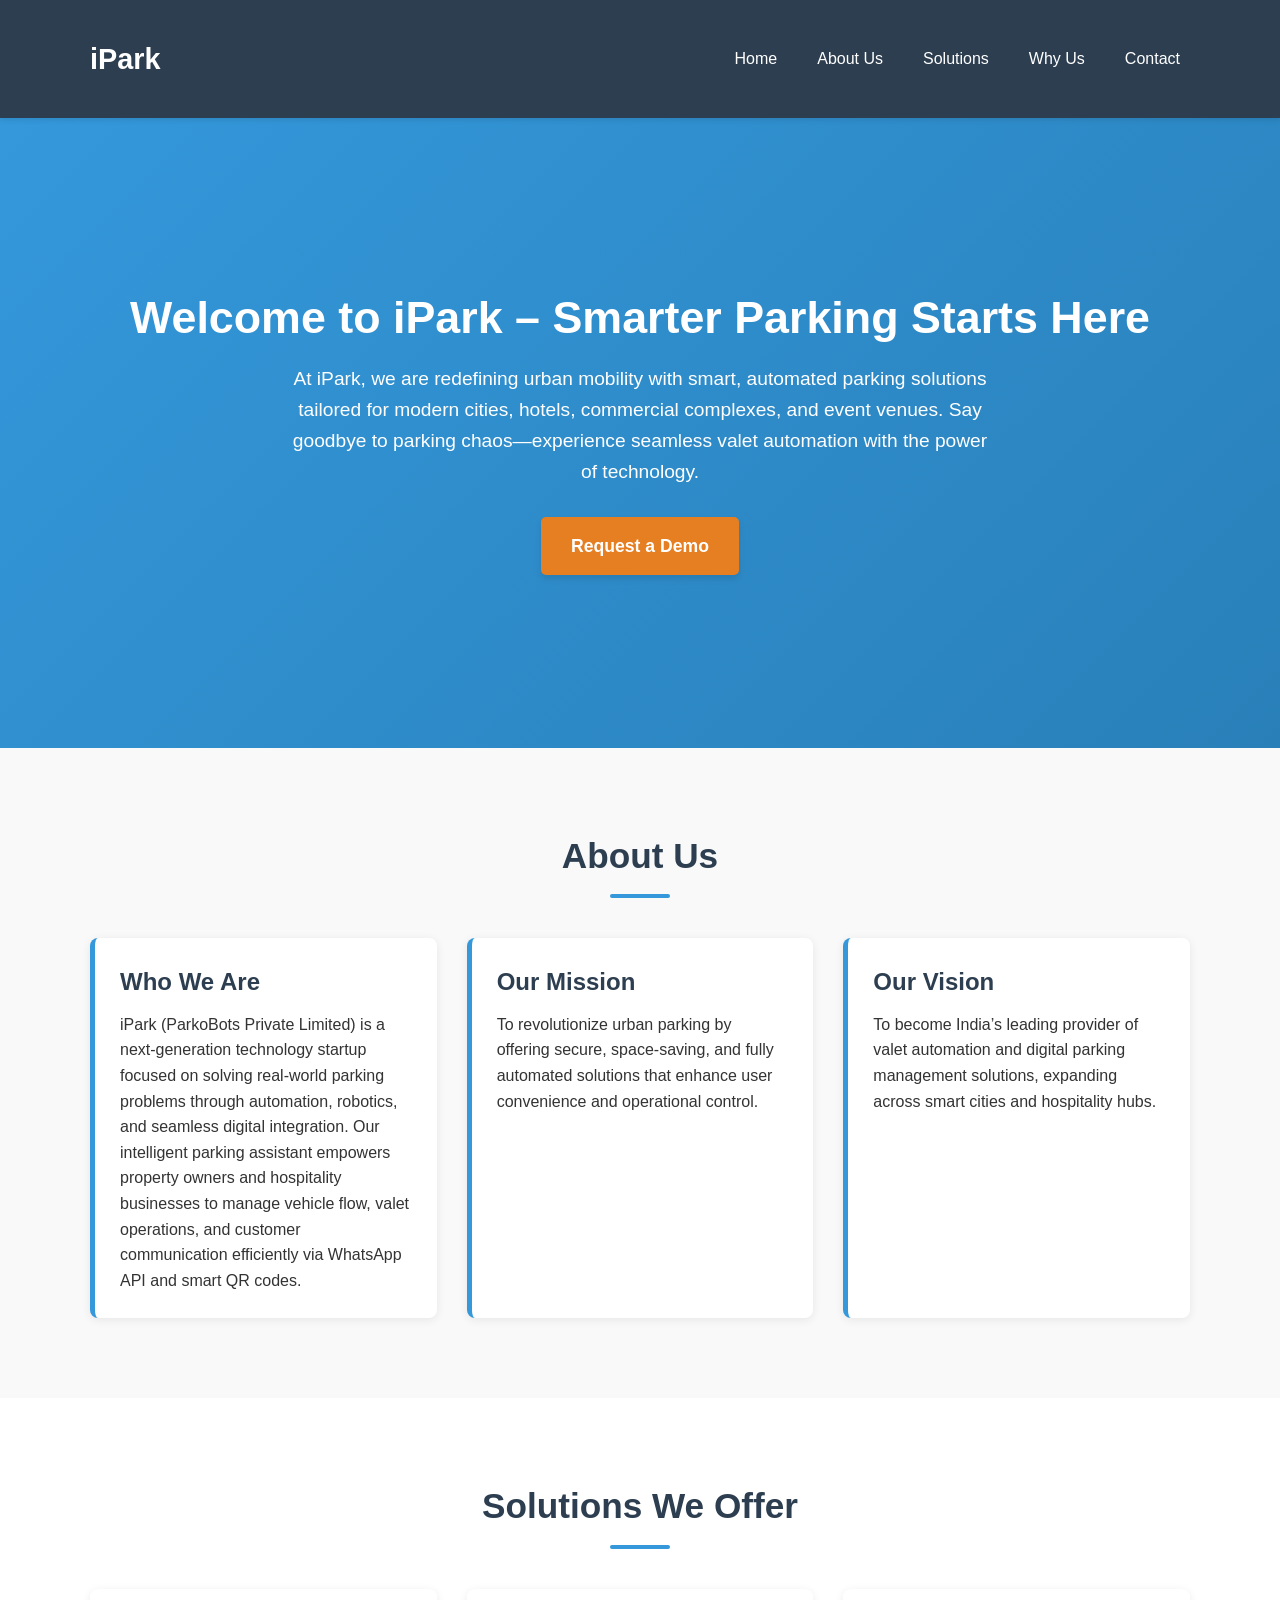
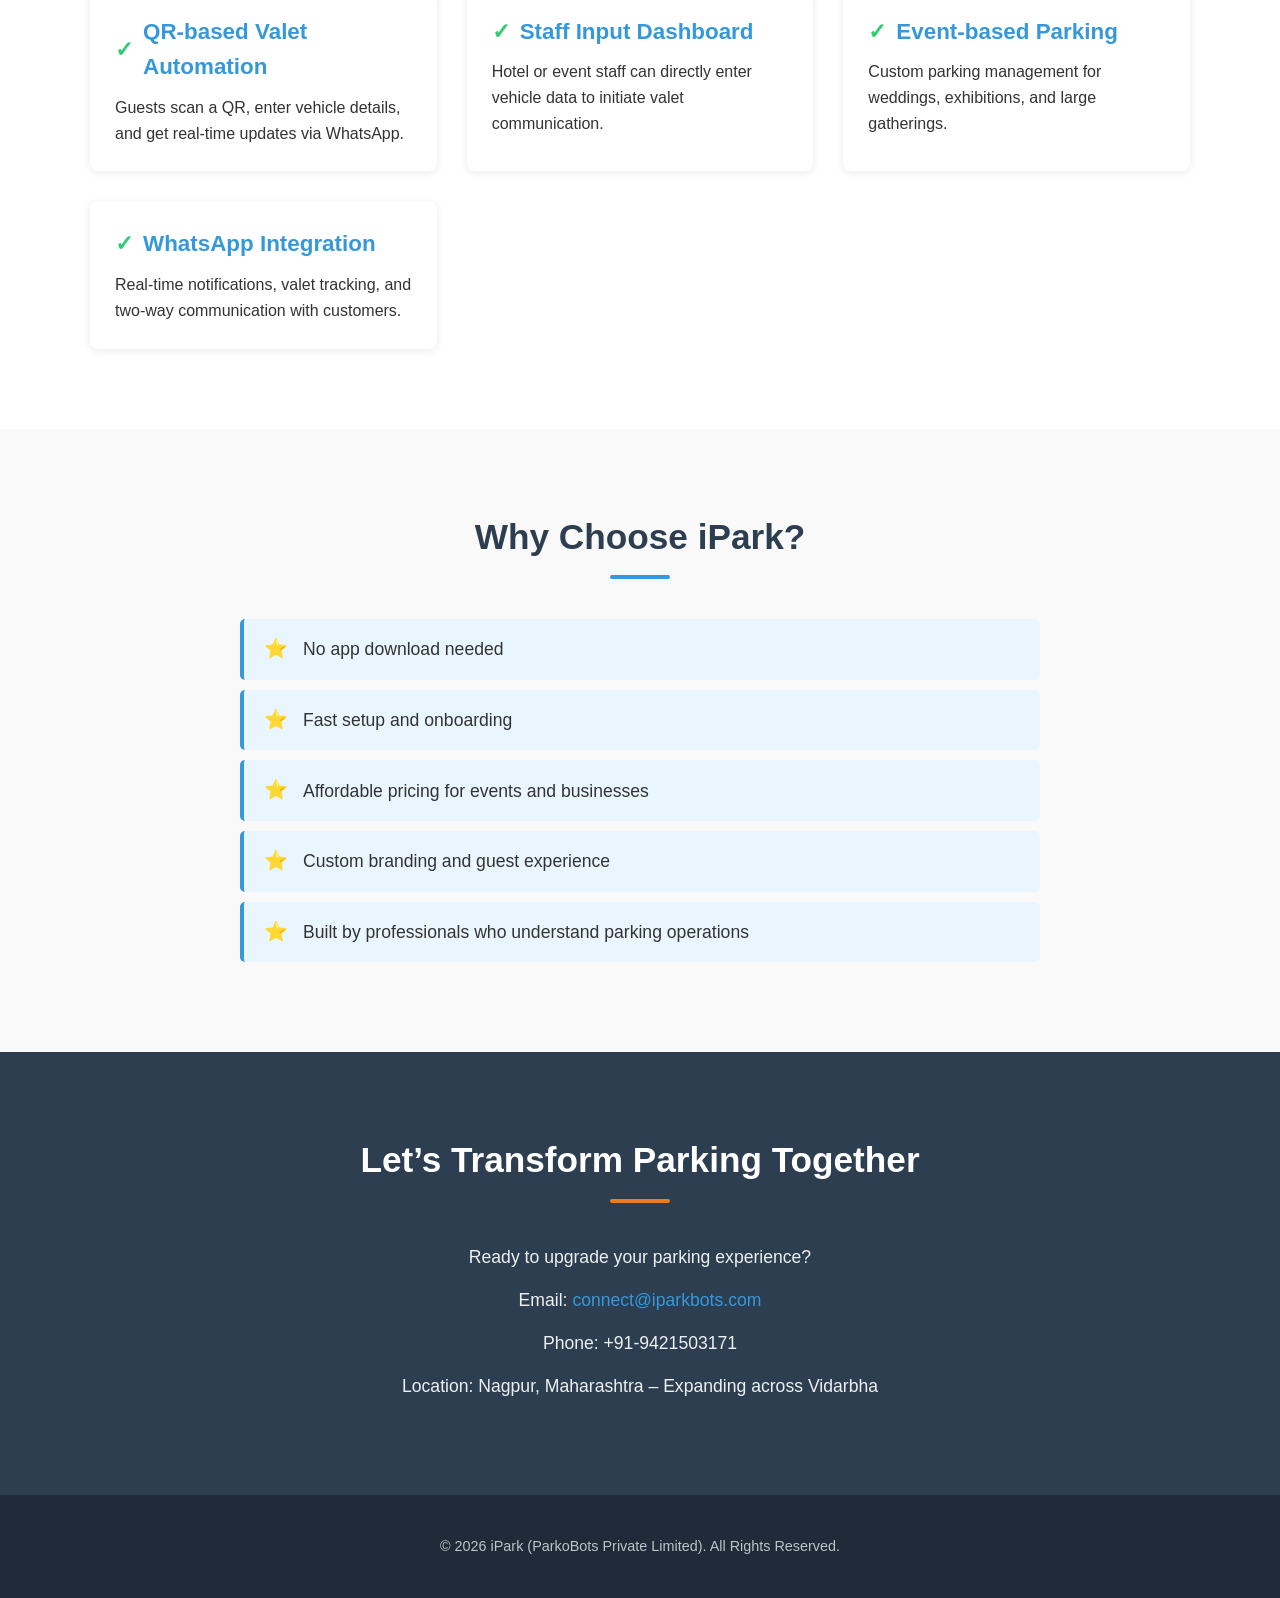
==== index.html @ d35a8a5e "Create index.html" ====
<!DOCTYPE html>
<html lang="en">
<head>
    <meta charset="UTF-8">
    <meta name="viewport" content="width=device-width, initial-scale=1.0">
    <title>iPark – Smarter Parking Starts Here</title>
    <style>
        /* Basic Reset */
        * {
            margin: 0;
            padding: 0;
            box-sizing: border-box;
        }

        body {
            font-family: -apple-system, BlinkMacSystemFont, "Segoe UI", Roboto, Helvetica, Arial, sans-serif, "Apple Color Emoji", "Segoe UI Emoji", "Segoe UI Symbol";
            line-height: 1.6;
            color: #333;
            background-color: #f9f9f9;
            scroll-behavior: smooth; /* For smooth scrolling on internal links */
        }

        .container {
            width: 90%;
            max-width: 1100px;
            margin: 0 auto;
            padding: 20px 0;
        }

        /* Header & Navigation */
        header {
            background-color: #2c3e50;
            color: #fff;
            padding: 1rem 0;
            position: sticky;
            top: 0;
            z-index: 1000;
            box-shadow: 0 2px 5px rgba(0,0,0,0.1);
        }

        header .container {
            display: flex;
            justify-content: space-between;
            align-items: center;
        }

        header h1 {
            font-size: 1.8rem;
            font-weight: 700;
        }

        nav ul {
            list-style: none;
            display: flex;
        }

        nav ul li {
            margin-left: 20px;
        }

        nav ul li a {
            color: #fff;
            text-decoration: none;
            font-weight: 500;
            padding: 5px 10px;
            border-radius: 5px;
            transition: background-color 0.3s ease;
        }

        nav ul li a:hover, nav ul li a.active {
            background-color: #3498db;
        }

        /* Hero Section */
        .hero {
            background: linear-gradient(135deg, #3498db 0%, #2980b9 100%);
            color: #fff;
            padding: 80px 0;
            text-align: center;
            min-height: 70vh;
            display: flex;
            flex-direction: column;
            justify-content: center;
            align-items: center;
        }

        .hero h2 {
            font-size: 2.8rem;
            margin-bottom: 20px;
            font-weight: 700;
            line-height: 1.2;
        }

        .hero p {
            font-size: 1.2rem;
            margin-bottom: 30px;
            max-width: 700px;
            margin-left: auto;
            margin-right: auto;
        }

        .cta-button {
            display: inline-block;
            background-color: #e67e22;
            color: #fff;
            padding: 15px 30px;
            text-decoration: none;
            border-radius: 5px;
            font-size: 1.1rem;
            font-weight: bold;
            transition: background-color 0.3s ease, transform 0.2s ease;
            box-shadow: 0 4px 6px rgba(0,0,0,0.1);
        }

        .cta-button:hover {
            background-color: #d35400;
            transform: translateY(-2px);
        }

        /* Section Styling */
        section {
            padding: 60px 0;
        }

        section:nth-child(even) {
            background-color: #fff;
        }

        .section-title {
            text-align: center;
            font-size: 2.2rem;
            color: #2c3e50;
            margin-bottom: 40px;
            font-weight: 600;
            position: relative;
        }

        .section-title::after {
            content: '';
            display: block;
            width: 60px;
            height: 4px;
            background-color: #3498db;
            margin: 10px auto 0;
            border-radius: 2px;
        }

        /* About Us Section */
        #about .about-content {
            display: flex;
            flex-wrap: wrap;
            gap: 30px;
        }

        #about .about-item {
            flex: 1;
            min-width: 280px;
            background-color: #fff;
            padding: 25px;
            border-radius: 8px;
            box-shadow: 0 2px 10px rgba(0,0,0,0.08);
            border-left: 5px solid #3498db;
        }
        
        #about .about-item h3 {
            font-size: 1.5rem;
            color: #2c3e50;
            margin-bottom: 10px;
        }

        /* Solutions Section */
        .solutions-grid {
            display: grid;
            grid-template-columns: repeat(auto-fit, minmax(280px, 1fr));
            gap: 30px;
        }

        .solution-card {
            background-color: #fff;
            padding: 25px;
            border-radius: 8px;
            box-shadow: 0 2px 10px rgba(0,0,0,0.08);
            transition: transform 0.3s ease, box-shadow 0.3s ease;
        }

        .solution-card:hover {
            transform: translateY(-5px);
            box-shadow: 0 8px 15px rgba(0,0,0,0.1);
        }

        .solution-card h3 {
            font-size: 1.4rem;
            color: #3498db;
            margin-bottom: 10px;
            display: flex;
            align-items: center;
        }
        
        .solution-card h3::before { /* Simple icon placeholder */
            content: '✓'; /* Unicode checkmark */
            margin-right: 10px;
            color: #2ecc71;
            font-weight: bold;
        }

        /* Why Choose Us Section */
        #why-choose-us ul {
            list-style: none;
            padding-left: 0;
            max-width: 800px;
            margin: 0 auto;
        }

        #why-choose-us li {
            background-color: #eaf6ff;
            padding: 15px 20px;
            margin-bottom: 10px;
            border-radius: 5px;
            font-size: 1.1rem;
            display: flex;
            align-items: center;
            border-left: 4px solid #3498db;
        }

        #why-choose-us li::before { /* Simple icon placeholder */
            content: '⭐'; /* Unicode star */
            margin-right: 15px;
            font-size: 1.2rem;
            color: #f1c40f;
        }

        /* Contact Us Section */
        #contact {
            background-color: #2c3e50;
            color: #ecf0f1;
        }

        #contact .section-title {
            color: #fff;
        }
        #contact .section-title::after {
            background-color: #e67e22;
        }

        #contact p {
            text-align: center;
            font-size: 1.1rem;
            margin-bottom: 15px;
        }
        #contact .contact-details {
            text-align: center;
            font-size: 1.1rem;
        }
        #contact .contact-details a {
            color: #3498db;
            text-decoration: none;
        }
        #contact .contact-details a:hover {
            text-decoration: underline;
        }


        /* Footer */
        footer {
            background-color: #1f2b38;
            color: #bdc3c7;
            text-align: center;
            padding: 20px 0;
            font-size: 0.9rem;
        }

        /* Responsive Design */
        @media (max-width: 768px) {
            header .container {
                flex-direction: column;
            }
            nav ul {
                margin-top: 10px;
                flex-wrap: wrap;
                justify-content: center;
            }
            nav ul li {
                margin: 5px;
            }
            .hero h2 {
                font-size: 2.2rem;
            }
            .hero p {
                font-size: 1rem;
            }
            .section-title {
                font-size: 1.8rem;
            }
            .solutions-grid {
                grid-template-columns: 1fr; /* Stack cards on smaller screens */
            }
        }
    </style>
</head>
<body>

    <header>
        <div class="container">
            <h1>iPark</h1>
            <nav>
                <ul>
                    <li><a href="#home">Home</a></li>
                    <li><a href="#about">About Us</a></li>
                    <li><a href="#solutions">Solutions</a></li>
                    <li><a href="#why-choose-us">Why Us</a></li>
                    <li><a href="#contact">Contact</a></li>
                </ul>
            </nav>
        </div>
    </header>

    <section id="home" class="hero">
        <div class="container">
            <h2>Welcome to iPark – Smarter Parking Starts Here</h2>
            <p>At iPark, we are redefining urban mobility with smart, automated parking solutions tailored for modern cities, hotels, commercial complexes, and event venues. Say goodbye to parking chaos—experience seamless valet automation with the power of technology.</p>
            <a href="#contact" class="cta-button">Request a Demo</a>
        </div>
    </section>

    <section id="about">
        <div class="container">
            <h2 class="section-title">About Us</h2>
            <div class="about-content">
                <div class="about-item">
                    <h3>Who We Are</h3>
                    <p>iPark (ParkoBots Private Limited) is a next-generation technology startup focused on solving real-world parking problems through automation, robotics, and seamless digital integration. Our intelligent parking assistant empowers property owners and hospitality businesses to manage vehicle flow, valet operations, and customer communication efficiently via WhatsApp API and smart QR codes.</p>
                </div>
                <div class="about-item">
                    <h3>Our Mission</h3>
                    <p>To revolutionize urban parking by offering secure, space-saving, and fully automated solutions that enhance user convenience and operational control.</p>
                </div>
                <div class="about-item">
                    <h3>Our Vision</h3>
                    <p>To become India’s leading provider of valet automation and digital parking management solutions, expanding across smart cities and hospitality hubs.</p>
                </div>
            </div>
        </div>
    </section>

    <section id="solutions">
        <div class="container">
            <h2 class="section-title">Solutions We Offer</h2>
            <div class="solutions-grid">
                <div class="solution-card">
                    <h3>QR-based Valet Automation</h3>
                    <p>Guests scan a QR, enter vehicle details, and get real-time updates via WhatsApp.</p>
                </div>
                <div class="solution-card">
                    <h3>Staff Input Dashboard</h3>
                    <p>Hotel or event staff can directly enter vehicle data to initiate valet communication.</p>
                </div>
                <div class="solution-card">
                    <h3>Event-based Parking</h3>
                    <p>Custom parking management for weddings, exhibitions, and large gatherings.</p>
                </div>
                <div class="solution-card">
                    <h3>WhatsApp Integration</h3>
                    <p>Real-time notifications, valet tracking, and two-way communication with customers.</p>
                </div>
            </div>
        </div>
    </section>

    <section id="why-choose-us">
        <div class="container">
            <h2 class="section-title">Why Choose iPark?</h2>
            <ul>
                <li>No app download needed</li>
                <li>Fast setup and onboarding</li>
                <li>Affordable pricing for events and businesses</li>
                <li>Custom branding and guest experience</li>
                <li>Built by professionals who understand parking operations</li>
            </ul>
        </div>
    </section>

    <section id="contact">
        <div class="container">
            <h2 class="section-title">Let’s Transform Parking Together</h2>
            <p>Ready to upgrade your parking experience?</p>
            <div class="contact-details">
                <p>Email: <a href="mailto:connect@iparkbots.com">connect@iparkbots.com</a></p>
                <p>Phone: +91-9421503171</p> <p>Location: Nagpur, Maharashtra – Expanding across Vidarbha</p>
            </div>
        </div>
    </section>

    <footer>
        <div class="container">
            <p>&copy; <script>document.write(new Date().getFullYear())</script> iPark (ParkoBots Private Limited). All Rights Reserved.</p>
        </div>
    </footer>

</body>
</html>
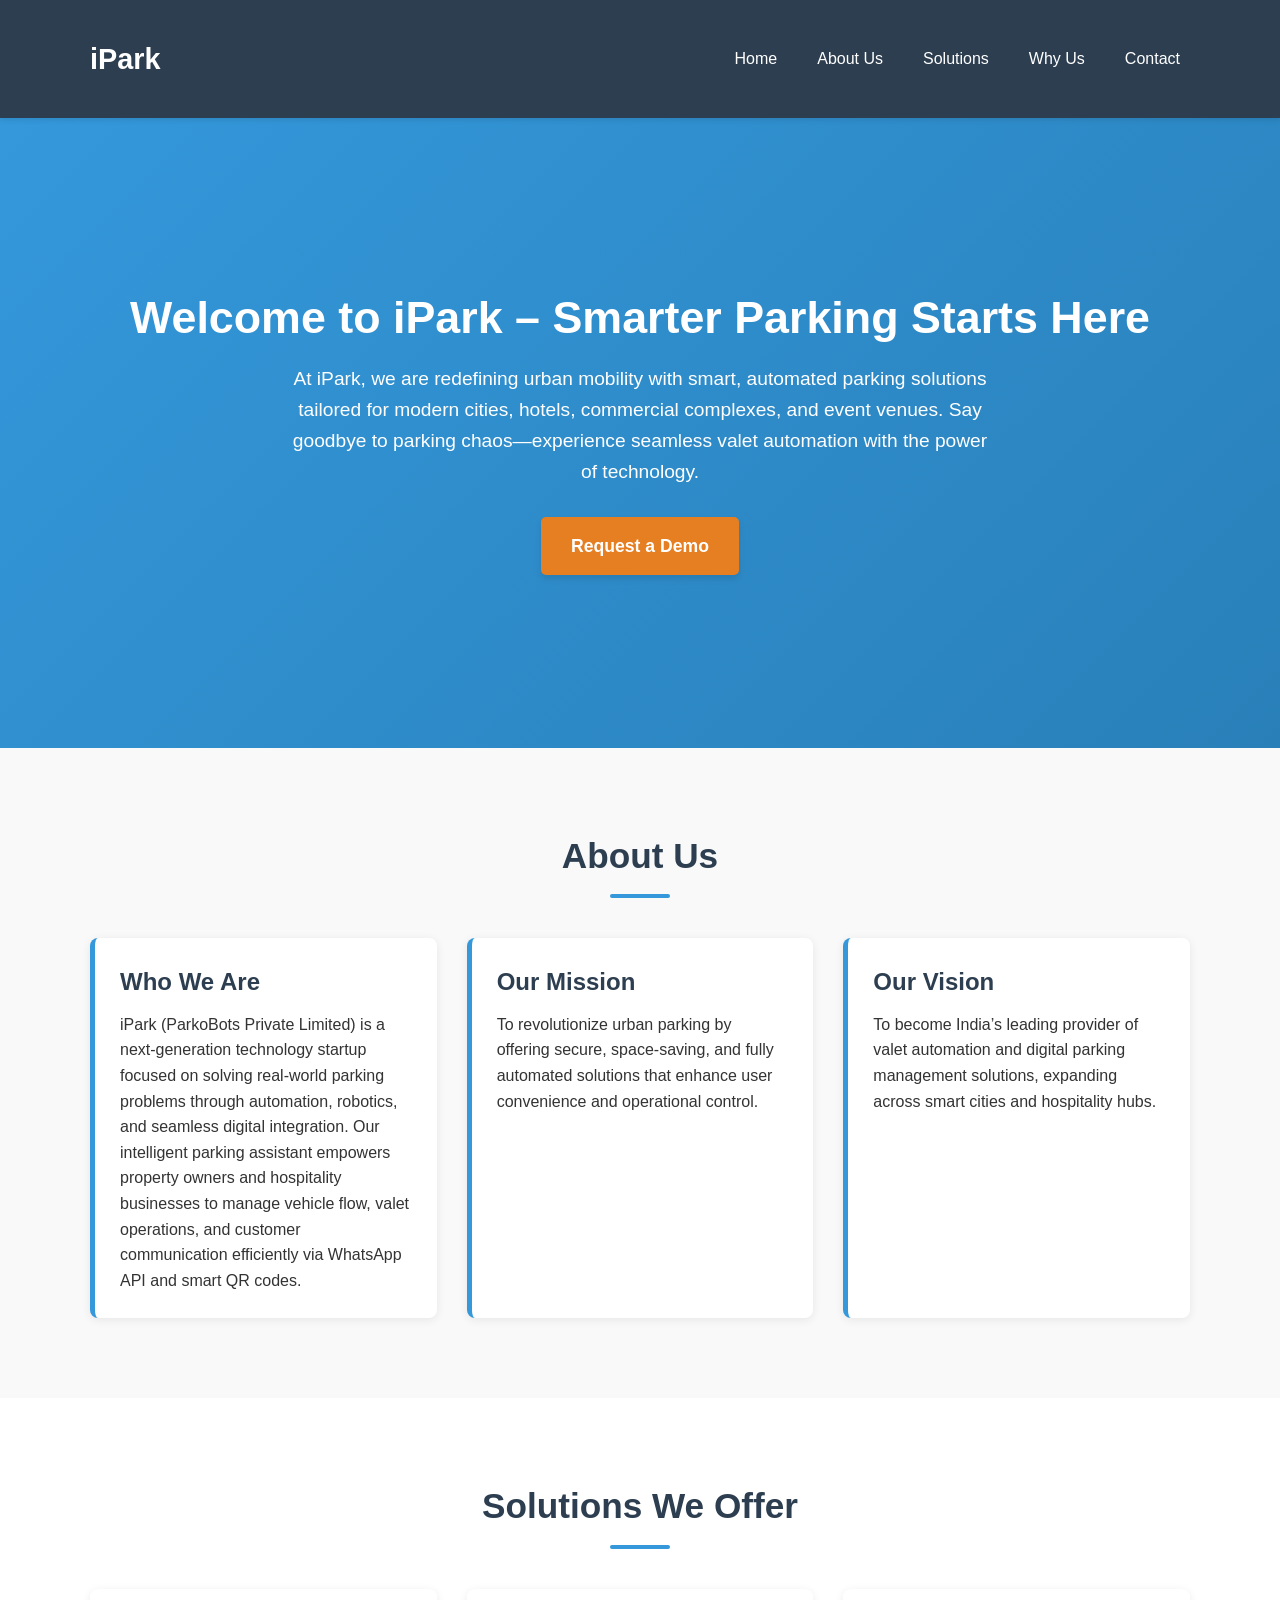
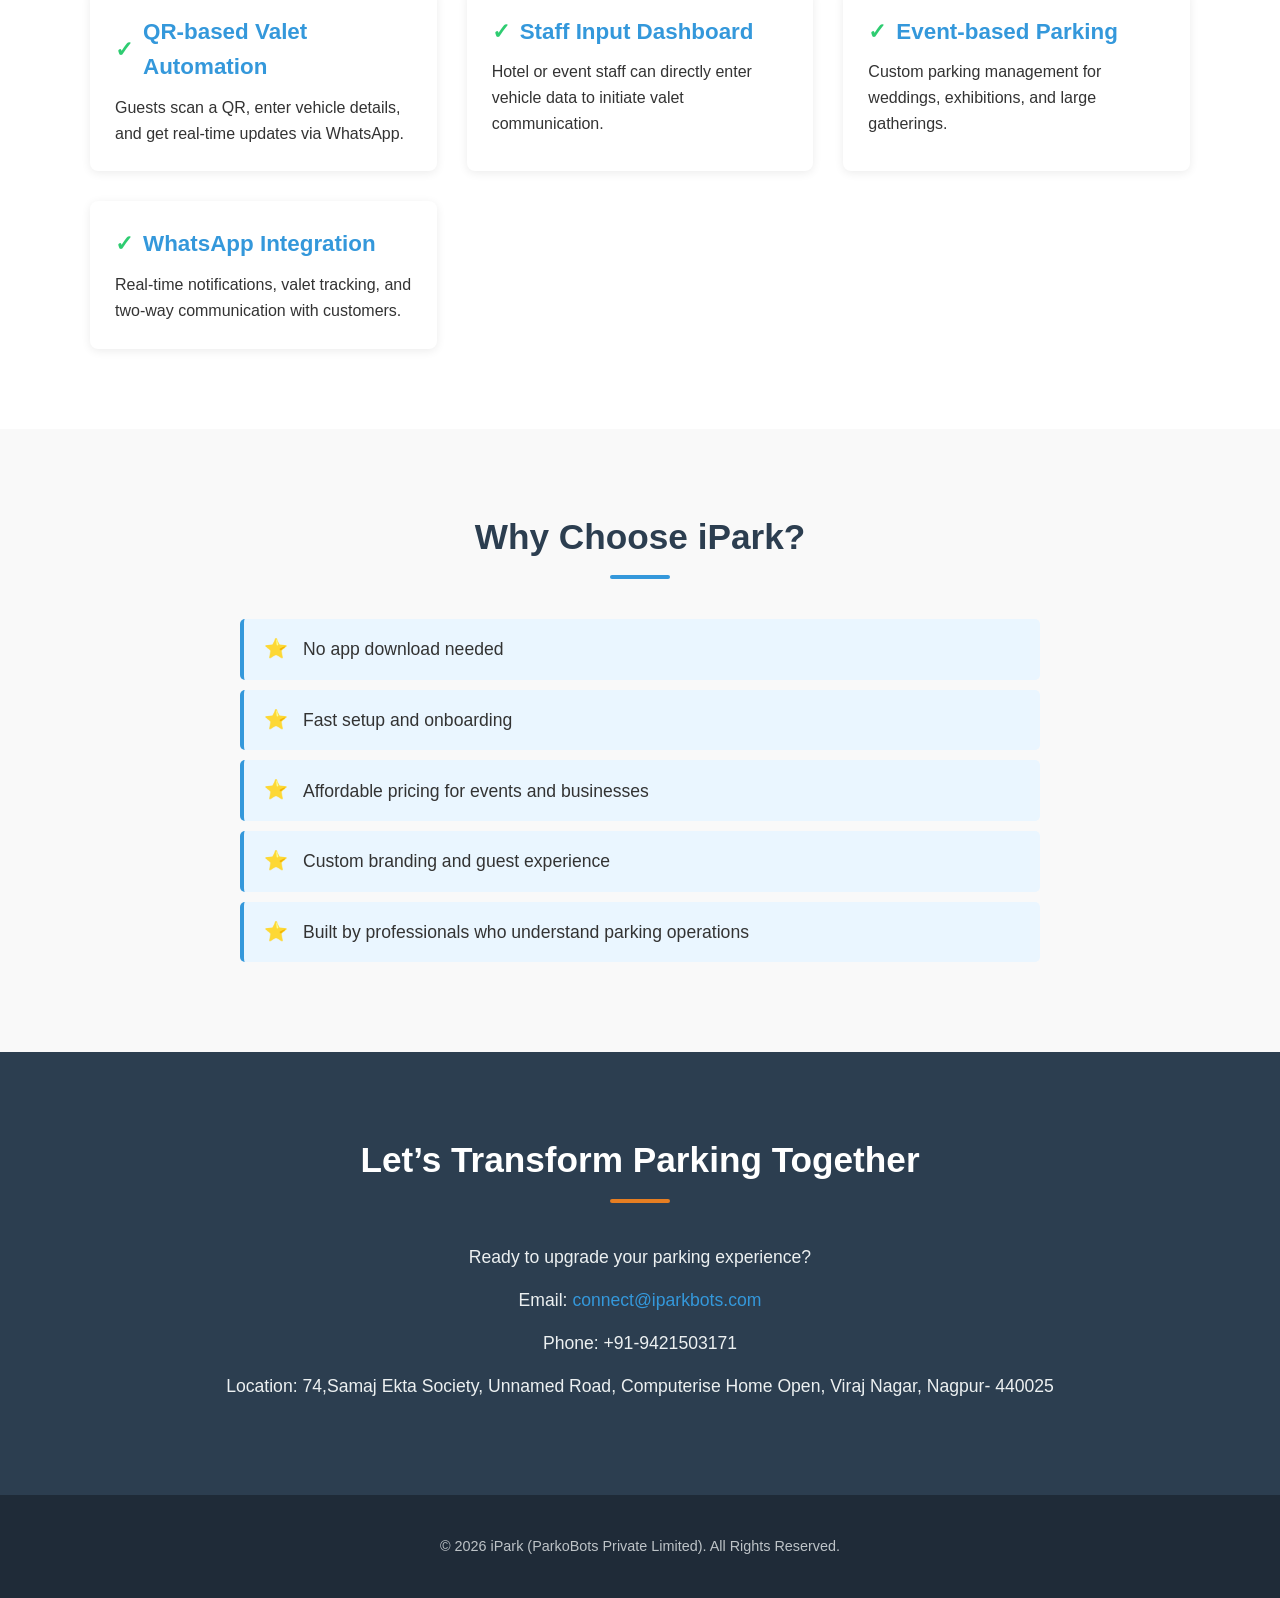
==== commit 6e74a3bc: "Update index.html" ====
--- a/index.html
+++ b/index.html
@@ -385,7 +385,7 @@
             <p>Ready to upgrade your parking experience?</p>
             <div class="contact-details">
                 <p>Email: <a href="mailto:connect@iparkbots.com">connect@iparkbots.com</a></p>
-                <p>Phone: +91-9421503171</p> <p>Location: Nagpur, Maharashtra – Expanding across Vidarbha</p>
+                <p>Phone: +91-9421503171</p> <p>Location: 74,Samaj Ekta Society, Unnamed Road, Computerise Home Open, Viraj Nagar, Nagpur- 440025 </p>
             </div>
         </div>
     </section>
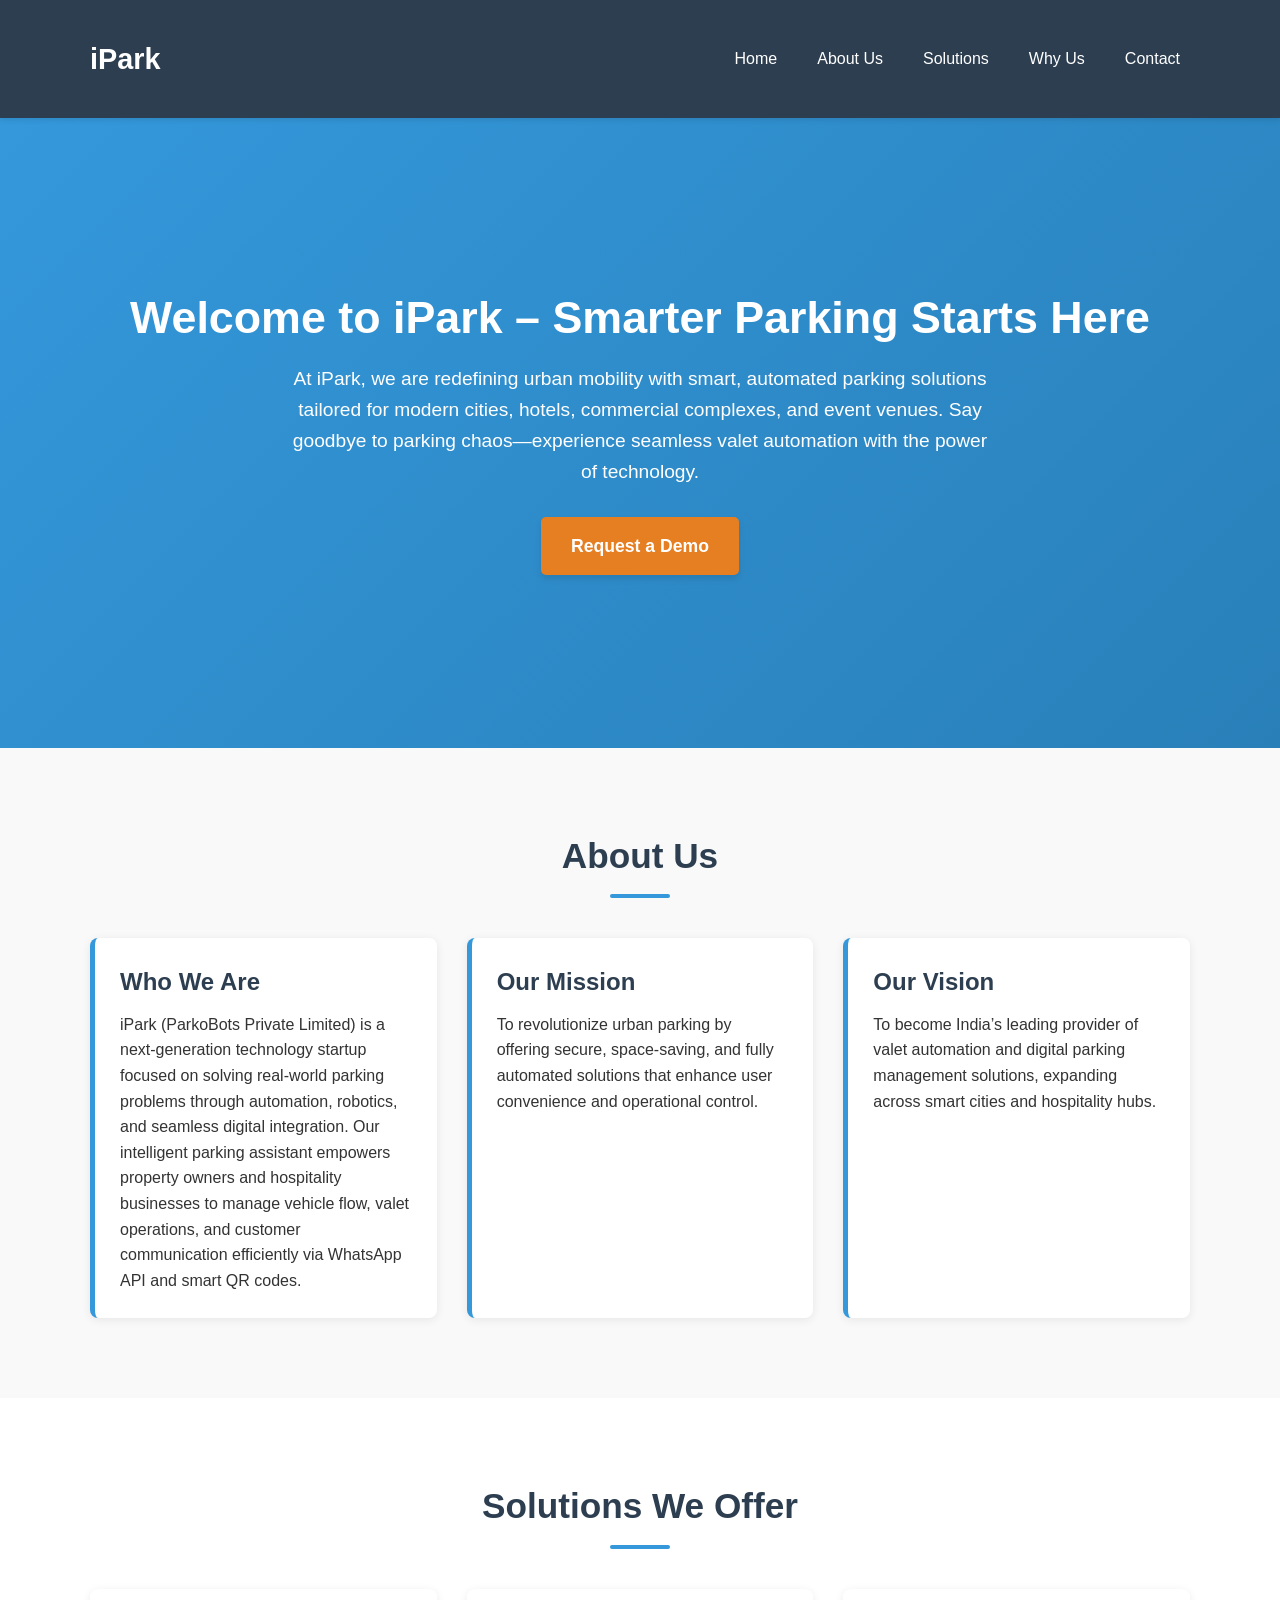
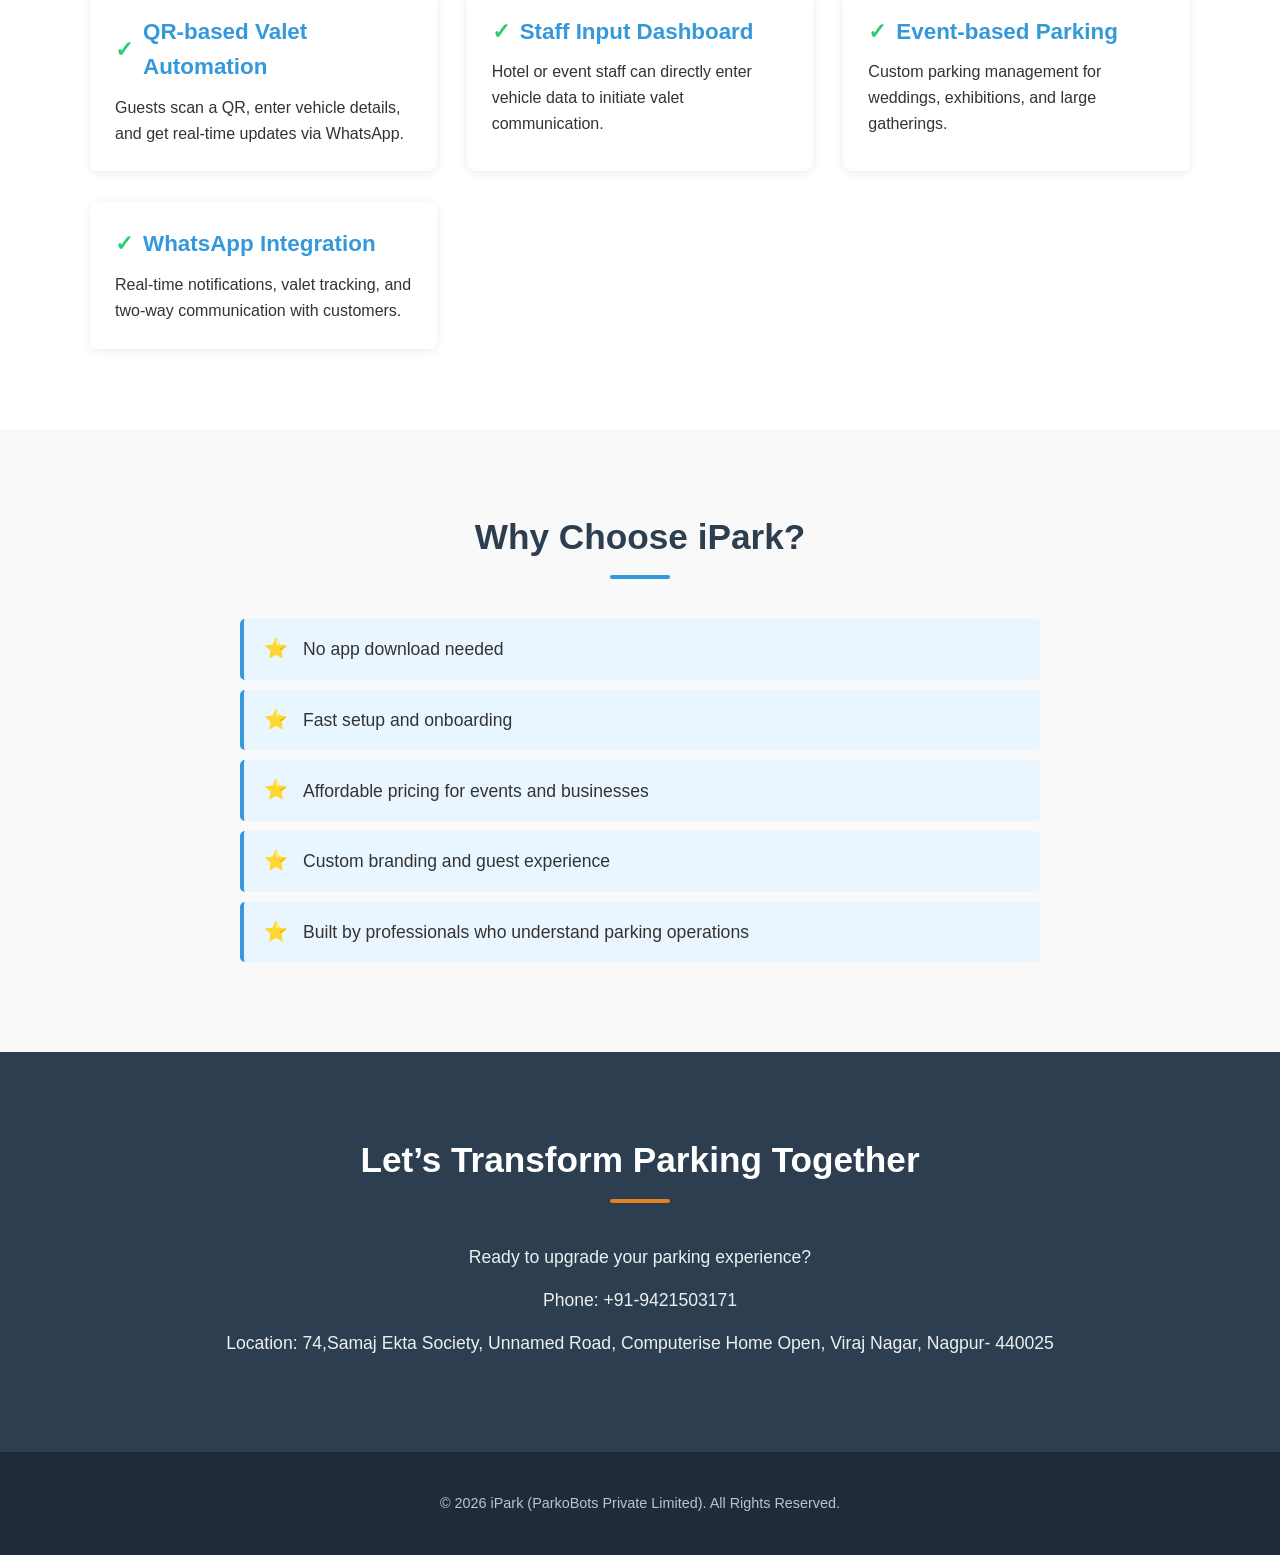
==== commit cb7b82b1: "Update index.html" ====
--- a/index.html
+++ b/index.html
@@ -384,7 +384,6 @@
             <h2 class="section-title">Let’s Transform Parking Together</h2>
             <p>Ready to upgrade your parking experience?</p>
             <div class="contact-details">
-                <p>Email: <a href="mailto:connect@iparkbots.com">connect@iparkbots.com</a></p>
                 <p>Phone: +91-9421503171</p> <p>Location: 74,Samaj Ekta Society, Unnamed Road, Computerise Home Open, Viraj Nagar, Nagpur- 440025 </p>
             </div>
         </div>
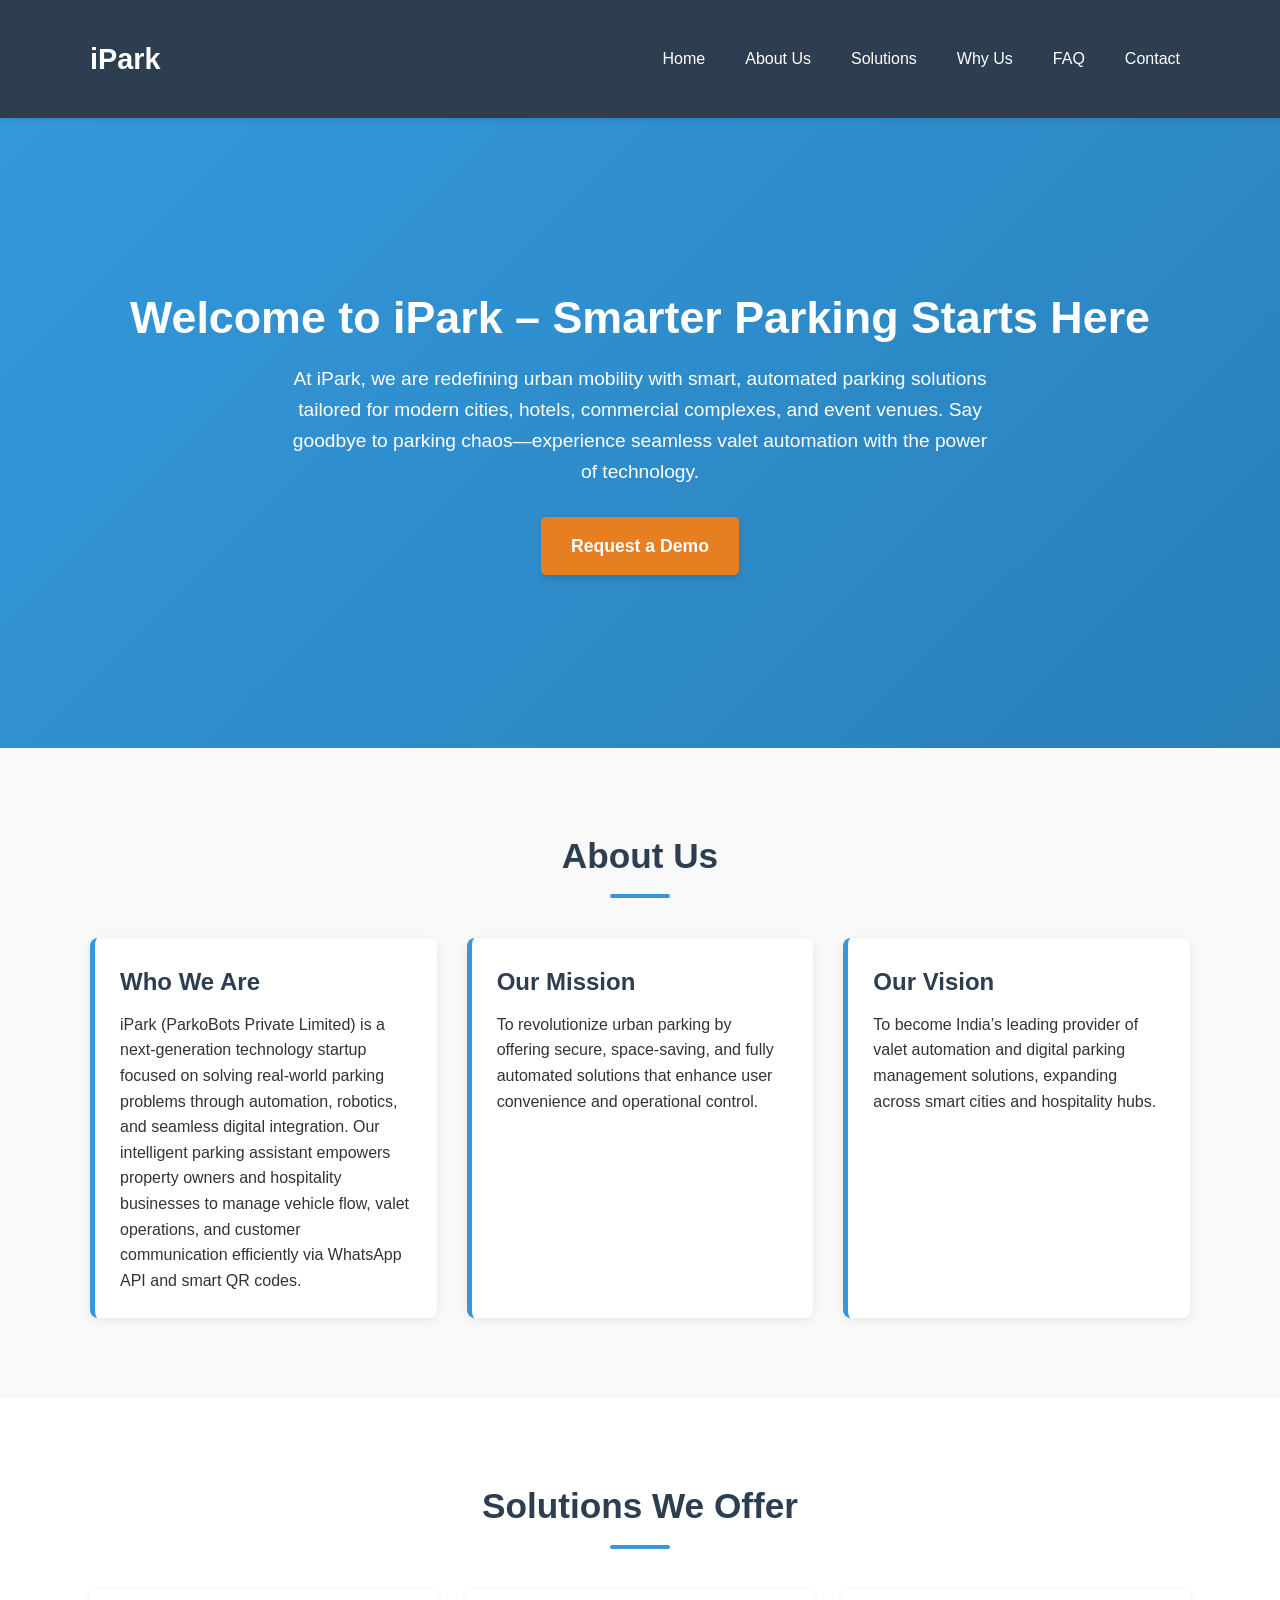
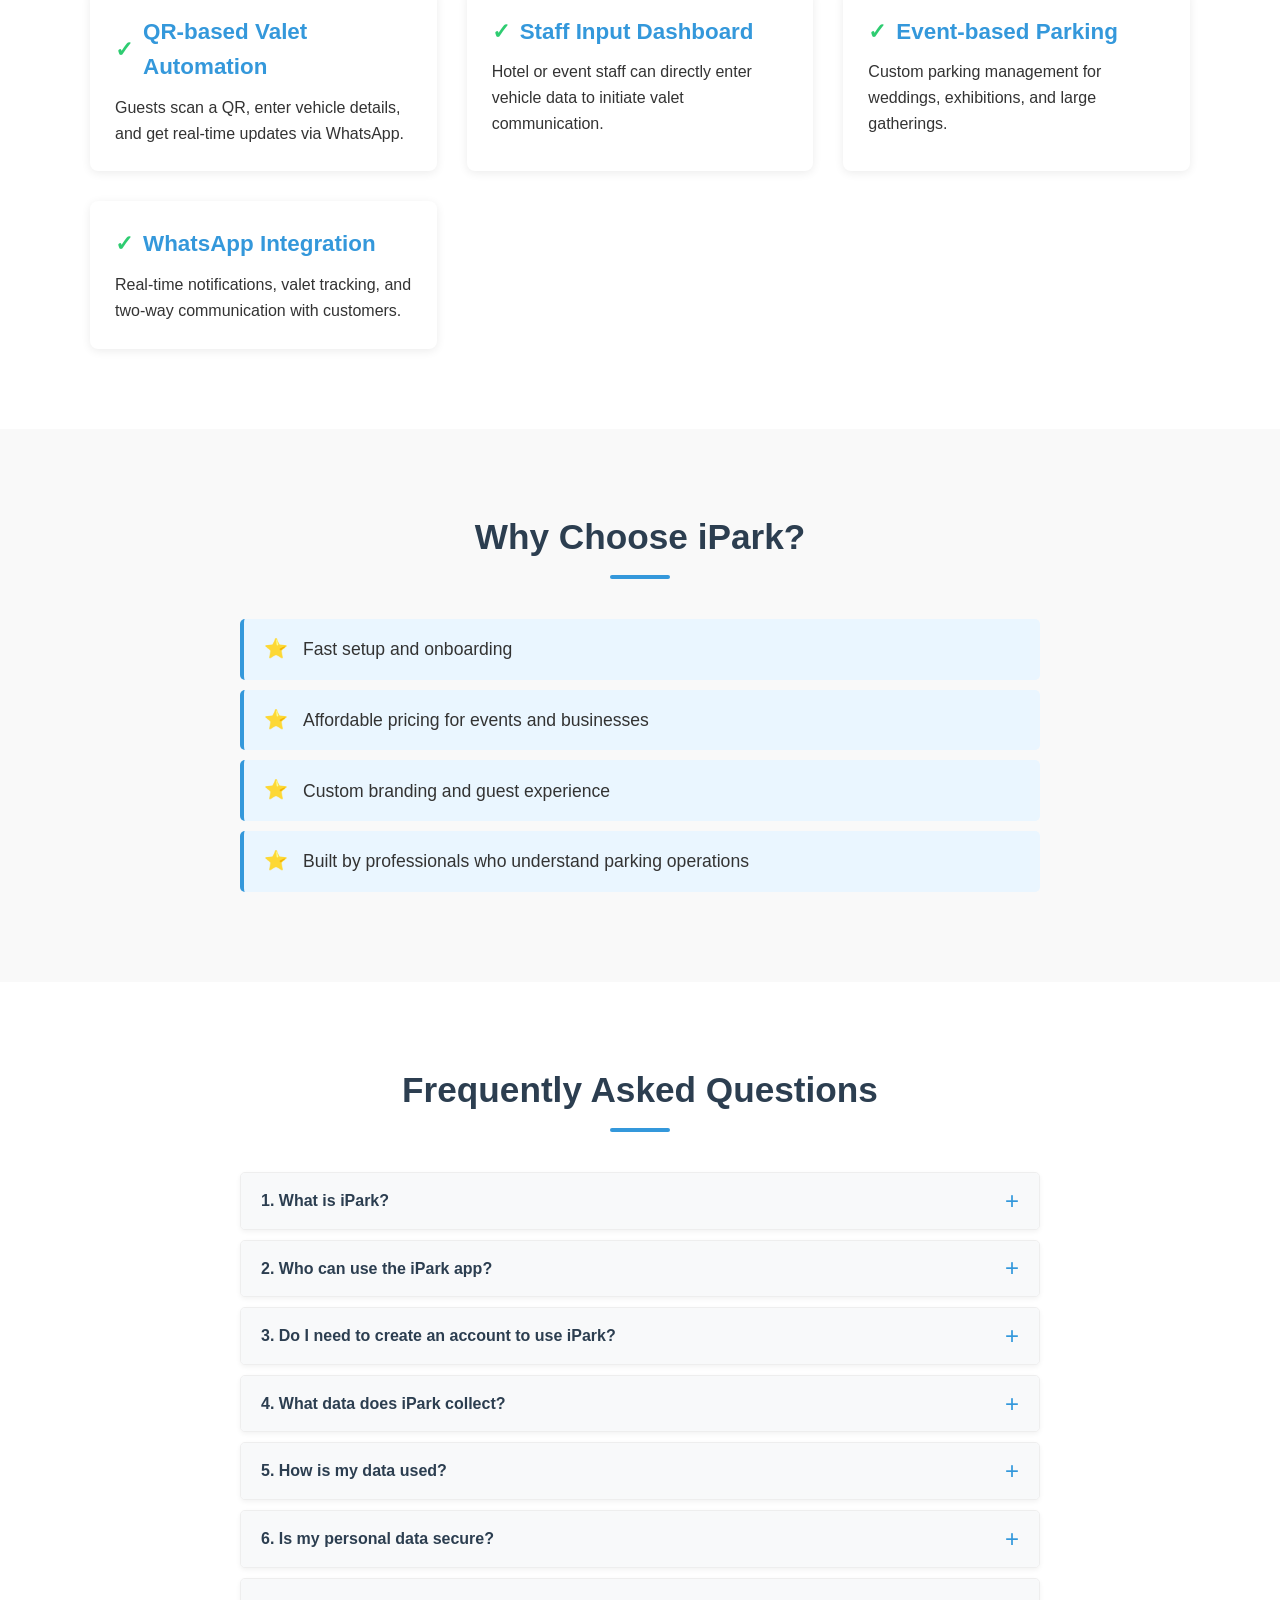
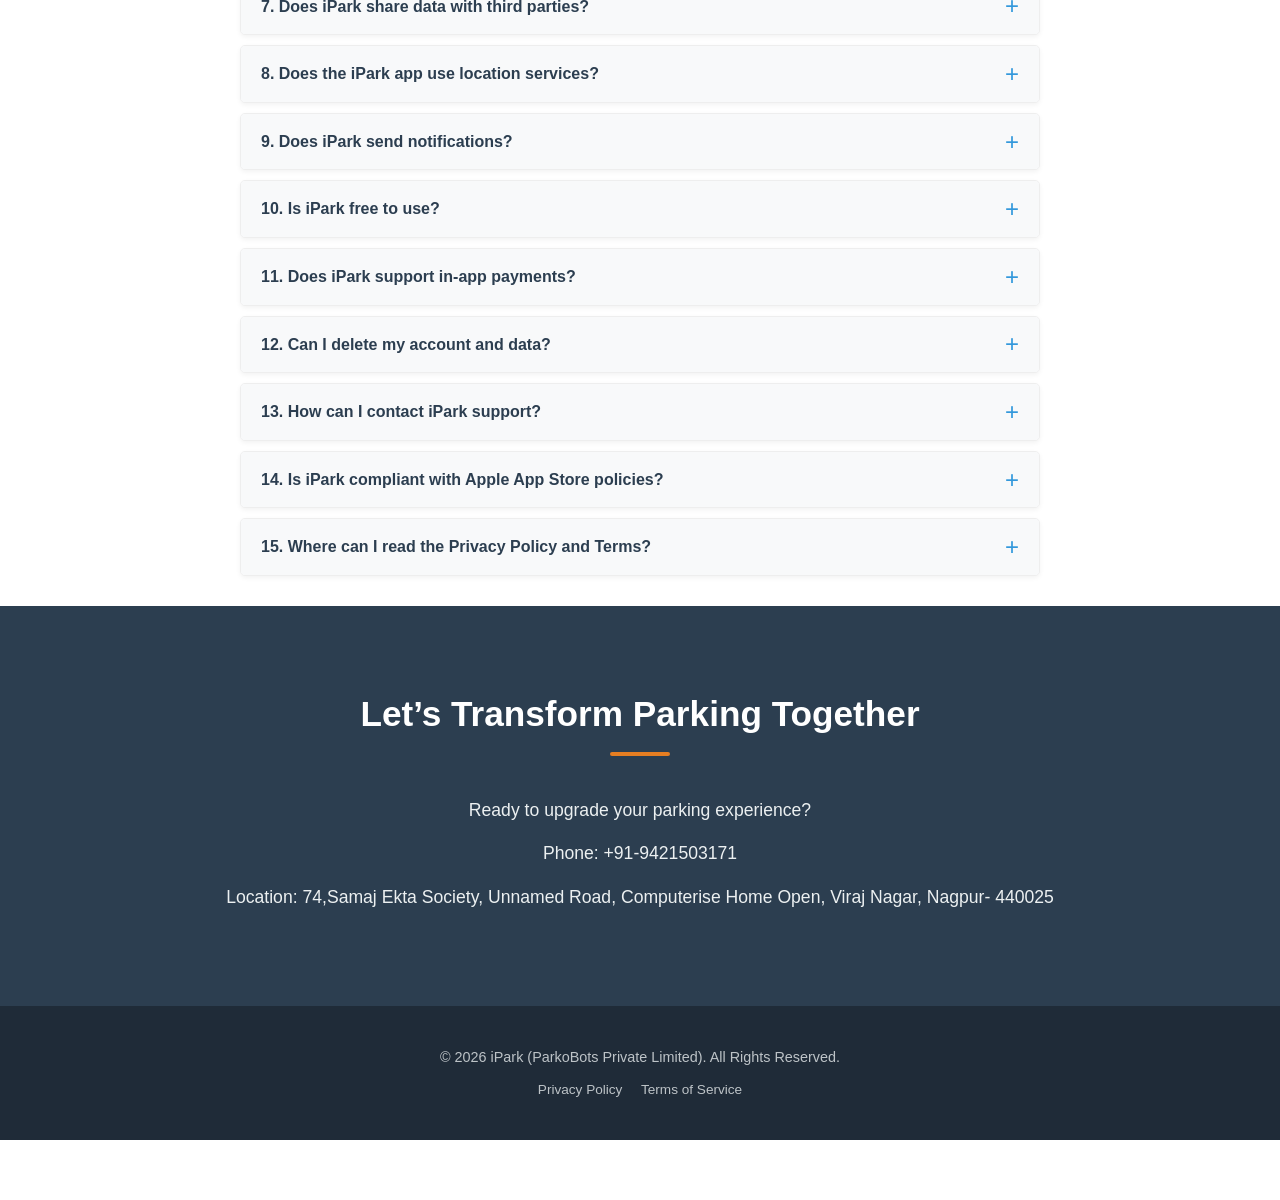
==== commit be6edc19: "faq, privacy, terms" ====
--- a/index.html
+++ b/index.html
@@ -1,5 +1,6 @@
 <!DOCTYPE html>
 <html lang="en">
+
 <head>
     <meta charset="UTF-8">
     <meta name="viewport" content="width=device-width, initial-scale=1.0">
@@ -17,7 +18,8 @@
             line-height: 1.6;
             color: #333;
             background-color: #f9f9f9;
-            scroll-behavior: smooth; /* For smooth scrolling on internal links */
+            scroll-behavior: smooth;
+            /* For smooth scrolling on internal links */
         }
 
         .container {
@@ -35,7 +37,7 @@
             position: sticky;
             top: 0;
             z-index: 1000;
-            box-shadow: 0 2px 5px rgba(0,0,0,0.1);
+            box-shadow: 0 2px 5px rgba(0, 0, 0, 0.1);
         }
 
         header .container {
@@ -67,7 +69,8 @@
             transition: background-color 0.3s ease;
         }
 
-        nav ul li a:hover, nav ul li a.active {
+        nav ul li a:hover,
+        nav ul li a.active {
             background-color: #3498db;
         }
 
@@ -109,7 +112,7 @@
             font-size: 1.1rem;
             font-weight: bold;
             transition: background-color 0.3s ease, transform 0.2s ease;
-            box-shadow: 0 4px 6px rgba(0,0,0,0.1);
+            box-shadow: 0 4px 6px rgba(0, 0, 0, 0.1);
         }
 
         .cta-button:hover {
@@ -158,10 +161,10 @@
             background-color: #fff;
             padding: 25px;
             border-radius: 8px;
-            box-shadow: 0 2px 10px rgba(0,0,0,0.08);
+            box-shadow: 0 2px 10px rgba(0, 0, 0, 0.08);
             border-left: 5px solid #3498db;
         }
-        
+
         #about .about-item h3 {
             font-size: 1.5rem;
             color: #2c3e50;
@@ -179,13 +182,13 @@
             background-color: #fff;
             padding: 25px;
             border-radius: 8px;
-            box-shadow: 0 2px 10px rgba(0,0,0,0.08);
+            box-shadow: 0 2px 10px rgba(0, 0, 0, 0.08);
             transition: transform 0.3s ease, box-shadow 0.3s ease;
         }
 
         .solution-card:hover {
             transform: translateY(-5px);
-            box-shadow: 0 8px 15px rgba(0,0,0,0.1);
+            box-shadow: 0 8px 15px rgba(0, 0, 0, 0.1);
         }
 
         .solution-card h3 {
@@ -195,9 +198,11 @@
             display: flex;
             align-items: center;
         }
-        
-        .solution-card h3::before { /* Simple icon placeholder */
-            content: '✓'; /* Unicode checkmark */
+
+        .solution-card h3::before {
+            /* Simple icon placeholder */
+            content: '✓';
+            /* Unicode checkmark */
             margin-right: 10px;
             color: #2ecc71;
             font-weight: bold;
@@ -222,8 +227,10 @@
             border-left: 4px solid #3498db;
         }
 
-        #why-choose-us li::before { /* Simple icon placeholder */
-            content: '⭐'; /* Unicode star */
+        #why-choose-us li::before {
+            /* Simple icon placeholder */
+            content: '⭐';
+            /* Unicode star */
             margin-right: 15px;
             font-size: 1.2rem;
             color: #f1c40f;
@@ -238,6 +245,7 @@
         #contact .section-title {
             color: #fff;
         }
+
         #contact .section-title::after {
             background-color: #e67e22;
         }
@@ -247,14 +255,17 @@
             font-size: 1.1rem;
             margin-bottom: 15px;
         }
+
         #contact .contact-details {
             text-align: center;
             font-size: 1.1rem;
         }
+
         #contact .contact-details a {
             color: #3498db;
             text-decoration: none;
         }
+
         #contact .contact-details a:hover {
             text-decoration: underline;
         }
@@ -274,29 +285,110 @@
             header .container {
                 flex-direction: column;
             }
+
             nav ul {
                 margin-top: 10px;
                 flex-wrap: wrap;
                 justify-content: center;
             }
+
             nav ul li {
                 margin: 5px;
             }
+
             .hero h2 {
                 font-size: 2.2rem;
             }
+
             .hero p {
                 font-size: 1rem;
             }
+
             .section-title {
                 font-size: 1.8rem;
             }
+
             .solutions-grid {
-                grid-template-columns: 1fr; /* Stack cards on smaller screens */
+                grid-template-columns: 1fr;
+                /* Stack cards on smaller screens */
             }
+        }
+
+        /* FAQ Section */
+        #faq .faq-list {
+            max-width: 800px;
+            margin: 0 auto;
+        }
+
+        .faq-item {
+            background-color: #fff;
+            margin-bottom: 10px;
+            border-radius: 5px;
+            box-shadow: 0 2px 5px rgba(0, 0, 0, 0.05);
+            border: 1px solid #eee;
+            overflow: hidden;
+        }
+
+        .faq-question {
+            padding: 15px 20px;
+            cursor: pointer;
+            background-color: #f8f9fa;
+            display: flex;
+            justify-content: space-between;
+            align-items: center;
+            font-weight: 600;
+            color: #2c3e50;
+            transition: background-color 0.3s;
+            user-select: none;
+        }
+
+        .faq-question:hover {
+            background-color: #e9ecef;
+        }
+
+        .faq-question::after {
+            content: '+';
+            font-size: 1.5rem;
+            color: #3498db;
+            line-height: 1;
+            font-weight: 400;
+        }
+
+        .faq-item.active .faq-question {
+            background-color: #e9ecef;
+            color: #3498db;
+        }
+
+        .faq-item.active .faq-question::after {
+            content: '\2212';
+            /* Minus sign */
+        }
+
+        .faq-answer {
+            max-height: 0;
+            overflow: hidden;
+            transition: max-height 0.3s ease-out;
+            background-color: #fff;
+        }
+
+        .faq-answer-content {
+            padding: 20px;
+            color: #555;
+            line-height: 1.6;
+            border-top: 1px solid #eee;
+        }
+
+        .faq-answer ul {
+            padding-left: 20px;
+            margin-top: 10px;
+        }
+
+        .faq-answer li {
+            margin-bottom: 5px;
         }
     </style>
 </head>
+
 <body>
 
     <header>
@@ -308,6 +400,7 @@
                     <li><a href="#about">About Us</a></li>
                     <li><a href="#solutions">Solutions</a></li>
                     <li><a href="#why-choose-us">Why Us</a></li>
+                    <li><a href="#faq">FAQ</a></li>
                     <li><a href="#contact">Contact</a></li>
                 </ul>
             </nav>
@@ -317,7 +410,9 @@
     <section id="home" class="hero">
         <div class="container">
             <h2>Welcome to iPark – Smarter Parking Starts Here</h2>
-            <p>At iPark, we are redefining urban mobility with smart, automated parking solutions tailored for modern cities, hotels, commercial complexes, and event venues. Say goodbye to parking chaos—experience seamless valet automation with the power of technology.</p>
+            <p>At iPark, we are redefining urban mobility with smart, automated parking solutions tailored for modern
+                cities, hotels, commercial complexes, and event venues. Say goodbye to parking chaos—experience seamless
+                valet automation with the power of technology.</p>
             <a href="#contact" class="cta-button">Request a Demo</a>
         </div>
     </section>
@@ -328,15 +423,21 @@
             <div class="about-content">
                 <div class="about-item">
                     <h3>Who We Are</h3>
-                    <p>iPark (ParkoBots Private Limited) is a next-generation technology startup focused on solving real-world parking problems through automation, robotics, and seamless digital integration. Our intelligent parking assistant empowers property owners and hospitality businesses to manage vehicle flow, valet operations, and customer communication efficiently via WhatsApp API and smart QR codes.</p>
+                    <p>iPark (ParkoBots Private Limited) is a next-generation technology startup focused on solving
+                        real-world parking problems through automation, robotics, and seamless digital integration. Our
+                        intelligent parking assistant empowers property owners and hospitality businesses to manage
+                        vehicle flow, valet operations, and customer communication efficiently via WhatsApp API and
+                        smart QR codes.</p>
                 </div>
                 <div class="about-item">
                     <h3>Our Mission</h3>
-                    <p>To revolutionize urban parking by offering secure, space-saving, and fully automated solutions that enhance user convenience and operational control.</p>
+                    <p>To revolutionize urban parking by offering secure, space-saving, and fully automated solutions
+                        that enhance user convenience and operational control.</p>
                 </div>
                 <div class="about-item">
                     <h3>Our Vision</h3>
-                    <p>To become India’s leading provider of valet automation and digital parking management solutions, expanding across smart cities and hospitality hubs.</p>
+                    <p>To become India’s leading provider of valet automation and digital parking management solutions,
+                        expanding across smart cities and hospitality hubs.</p>
                 </div>
             </div>
         </div>
@@ -370,7 +471,6 @@
         <div class="container">
             <h2 class="section-title">Why Choose iPark?</h2>
             <ul>
-                <li>No app download needed</li>
                 <li>Fast setup and onboarding</li>
                 <li>Affordable pricing for events and businesses</li>
                 <li>Custom branding and guest experience</li>
@@ -379,21 +479,265 @@
         </div>
     </section>
 
-    <section id="contact">
+    <section id="faq">
         <div class="container">
-            <h2 class="section-title">Let’s Transform Parking Together</h2>
-            <p>Ready to upgrade your parking experience?</p>
-            <div class="contact-details">
-                <p>Phone: +91-9421503171</p> <p>Location: 74,Samaj Ekta Society, Unnamed Road, Computerise Home Open, Viraj Nagar, Nagpur- 440025 </p>
+            <h2 class="section-title">Frequently Asked Questions</h2>
+            <div class="faq-list">
+                <!-- 1. What is iPark? -->
+                <div class="faq-item">
+                    <div class="faq-question">1. What is iPark?</div>
+                    <div class="faq-answer">
+                        <div class="faq-answer-content">
+                            <p>iPark is a digital parking management platform designed to simplify vehicle parking
+                                operations for users, valet partners, and property owners through a mobile application.
+                            </p>
+                        </div>
+                    </div>
+                </div>
+
+                <!-- 2. Who can use the iPark app? -->
+                <div class="faq-item">
+                    <div class="faq-question">2. Who can use the iPark app?</div>
+                    <div class="faq-answer">
+                        <div class="faq-answer-content">
+                            <p>The iPark app can be used by:</p>
+                            <ul>
+                                <li>Vehicle owners and guests using supported parking locations</li>
+                                <li>Authorized valet staff</li>
+                                <li>Parking administrators and partners</li>
+                            </ul>
+                            <p>Access is provided only for approved and supported parking facilities.</p>
+                        </div>
+                    </div>
+                </div>
+
+                <!-- 3. Do I need to create an account to use iPark? -->
+                <div class="faq-item">
+                    <div class="faq-question">3. Do I need to create an account to use iPark?</div>
+                    <div class="faq-answer">
+                        <div class="faq-answer-content">
+                            <p>Yes. Certain features of the iPark app require users to create an account or log in using
+                                verified credentials to ensure secure access and accurate parking records.</p>
+                        </div>
+                    </div>
+                </div>
+
+                <!-- 4. What data does iPark collect? -->
+                <div class="faq-item">
+                    <div class="faq-question">4. What data does iPark collect?</div>
+                    <div class="faq-answer">
+                        <div class="faq-answer-content">
+                            <p>iPark collects only the data necessary for core functionality, which may include:</p>
+                            <ul>
+                                <li>Name and contact details</li>
+                                <li>Vehicle number</li>
+                                <li>Parking activity and timestamps</li>
+                                <li>Device information for app performance and security</li>
+                            </ul>
+                            <p>All data collection is governed by our Privacy Policy.</p>
+                        </div>
+                    </div>
+                </div>
+
+                <!-- 5. How is my data used? -->
+                <div class="faq-item">
+                    <div class="faq-question">5. How is my data used?</div>
+                    <div class="faq-answer">
+                        <div class="faq-answer-content">
+                            <p>User data is used strictly for:</p>
+                            <ul>
+                                <li>Managing parking operations</li>
+                                <li>Sending parking confirmations and updates</li>
+                                <li>Improving app performance and security</li>
+                            </ul>
+                            <p>iPark does not sell user data to third parties.</p>
+                        </div>
+                    </div>
+                </div>
+
+                <!-- 6. Is my personal data secure? -->
+                <div class="faq-item">
+                    <div class="faq-question">6. Is my personal data secure?</div>
+                    <div class="faq-answer">
+                        <div class="faq-answer-content">
+                            <p>Yes. iPark uses industry-standard security measures to protect user data, including
+                                secure servers and restricted access controls.</p>
+                        </div>
+                    </div>
+                </div>
+
+                <!-- 7. Does iPark share data with third parties? -->
+                <div class="faq-item">
+                    <div class="faq-question">7. Does iPark share data with third parties?</div>
+                    <div class="faq-answer">
+                        <div class="faq-answer-content">
+                            <p>Data is shared only with:</p>
+                            <ul>
+                                <li>Authorized parking partners</li>
+                                <li>Service providers required for app functionality (such as messaging or hosting
+                                    services)</li>
+                            </ul>
+                            <p>All partners are bound by confidentiality and data protection agreements.</p>
+                        </div>
+                    </div>
+                </div>
+
+                <!-- 8. Does the iPark app use location services? -->
+                <div class="faq-item">
+                    <div class="faq-question">8. Does the iPark app use location services?</div>
+                    <div class="faq-answer">
+                        <div class="faq-answer-content">
+                            <p>Location services may be used only when required to enable parking-related features.
+                                Location access is always subject to user permission and device settings.</p>
+                        </div>
+                    </div>
+                </div>
+
+                <!-- 9. Does iPark send notifications? -->
+                <div class="faq-item">
+                    <div class="faq-question">9. Does iPark send notifications?</div>
+                    <div class="faq-answer">
+                        <div class="faq-answer-content">
+                            <p>Yes. iPark may send:</p>
+                            <ul>
+                                <li>Parking confirmation messages</li>
+                                <li>Status updates</li>
+                                <li>Service-related notifications</li>
+                            </ul>
+                            <p>Users can manage notification preferences from their device settings.</p>
+                        </div>
+                    </div>
+                </div>
+
+                <!-- 10. Is iPark free to use? -->
+                <div class="faq-item">
+                    <div class="faq-question">10. Is iPark free to use?</div>
+                    <div class="faq-answer">
+                        <div class="faq-answer-content">
+                            <p>The iPark app is free to download. Certain services may involve parking or service fees
+                                as defined by the parking facility or partner.</p>
+                        </div>
+                    </div>
+                </div>
+
+                <!-- 11. Does iPark support in-app payments? -->
+                <div class="faq-item">
+                    <div class="faq-question">11. Does iPark support in-app payments?</div>
+                    <div class="faq-answer">
+                        <div class="faq-answer-content">
+                            <p>Payment features, if enabled, are processed securely through authorized payment gateways
+                                and comply with applicable regulations.</p>
+                        </div>
+                    </div>
+                </div>
+
+                <!-- 12. Can I delete my account and data? -->
+                <div class="faq-item">
+                    <div class="faq-question">12. Can I delete my account and data?</div>
+                    <div class="faq-answer">
+                        <div class="faq-answer-content">
+                            <p>Yes. Users may request account deletion and data removal by contacting us at the support
+                                details provided below, in accordance with applicable laws.</p>
+                        </div>
+                    </div>
+                </div>
+
+                <!-- 13. How can I contact iPark support? -->
+                <div class="faq-item">
+                    <div class="faq-question">13. How can I contact iPark support?</div>
+                    <div class="faq-answer">
+                        <div class="faq-answer-content">
+                            <p>You can reach us at:</p>
+                            <ul>
+                                <li>Email: </li>
+                                <li>Phone: </li>
+                            </ul>
+                            <p>Support is available during standard business hours.</p>
+                        </div>
+                    </div>
+                </div>
+
+                <!-- 14. Is iPark compliant with Apple App Store policies? -->
+                <div class="faq-item">
+                    <div class="faq-question">14. Is iPark compliant with Apple App Store policies?</div>
+                    <div class="faq-answer">
+                        <div class="faq-answer-content">
+                            <p>Yes. iPark follows Apple App Store Review Guidelines, including data privacy, security,
+                                and user transparency requirements.</p>
+                        </div>
+                    </div>
+                </div>
+
+                <!-- 15. Where can I read the Privacy Policy and Terms? -->
+                <div class="faq-item">
+                    <div class="faq-question">15. Where can I read the Privacy Policy and Terms?</div>
+                    <div class="faq-answer">
+                        <div class="faq-answer-content">
+                            <ul>
+                                <li>Privacy Policy: <a href="privacy.html" target="_blank">Read Here</a></li>
+                                <li>Terms of Service: <a href="terms.html" target="_blank">Read Here</a></li>
+                            </ul>
+                        </div>
+                    </div>
+                </div>
             </div>
         </div>
-    </section>
-
-    <footer>
-        <div class="container">
-            <p>&copy; <script>document.write(new Date().getFullYear())</script> iPark (ParkoBots Private Limited). All Rights Reserved.</p>
-        </div>
-    </footer>
-
+
+        <section id="contact">
+            <div class="container">
+                <h2 class="section-title">Let’s Transform Parking Together</h2>
+                <p>Ready to upgrade your parking experience?</p>
+                <div class="contact-details">
+                    <p>Phone: +91-9421503171</p>
+                    <p>Location: 74,Samaj Ekta Society, Unnamed Road, Computerise Home Open, Viraj Nagar, Nagpur- 440025
+                    </p>
+                </div>
+            </div>
+        </section>
+
+        <footer>
+            <div class="container">
+                <p>&copy;
+                    <script>document.write(new Date().getFullYear())</script> iPark (ParkoBots Private Limited). All
+                    Rights Reserved.
+                </p>
+                <div style="margin-top: 10px; font-size: 0.85rem;">
+                    <a href="privacy.html" style="color: #bdc3c7; text-decoration: none; margin-right: 15px;">Privacy
+                        Policy</a>
+                    <a href="terms.html" style="color: #bdc3c7; text-decoration: none;">Terms of Service</a>
+                </div>
+            </div>
+        </footer>
+
+        <script>
+            document.addEventListener('DOMContentLoaded', function () {
+                const faqItems = document.querySelectorAll('.faq-item');
+
+                faqItems.forEach(item => {
+                    const question = item.querySelector('.faq-question');
+
+                    question.addEventListener('click', () => {
+                        // Close other open items (optional, for accordion style)
+                        faqItems.forEach(otherItem => {
+                            if (otherItem !== item && otherItem.classList.contains('active')) {
+                                otherItem.classList.remove('active');
+                                otherItem.querySelector('.faq-answer').style.maxHeight = null;
+                            }
+                        });
+
+                        // Toggle current item
+                        item.classList.toggle('active');
+                        const answer = item.querySelector('.faq-answer');
+
+                        if (item.classList.contains('active')) {
+                            answer.style.maxHeight = answer.scrollHeight + "px";
+                        } else {
+                            answer.style.maxHeight = null;
+                        }
+                    });
+                });
+            });
+        </script>
 </body>
-</html>
+
+</html>
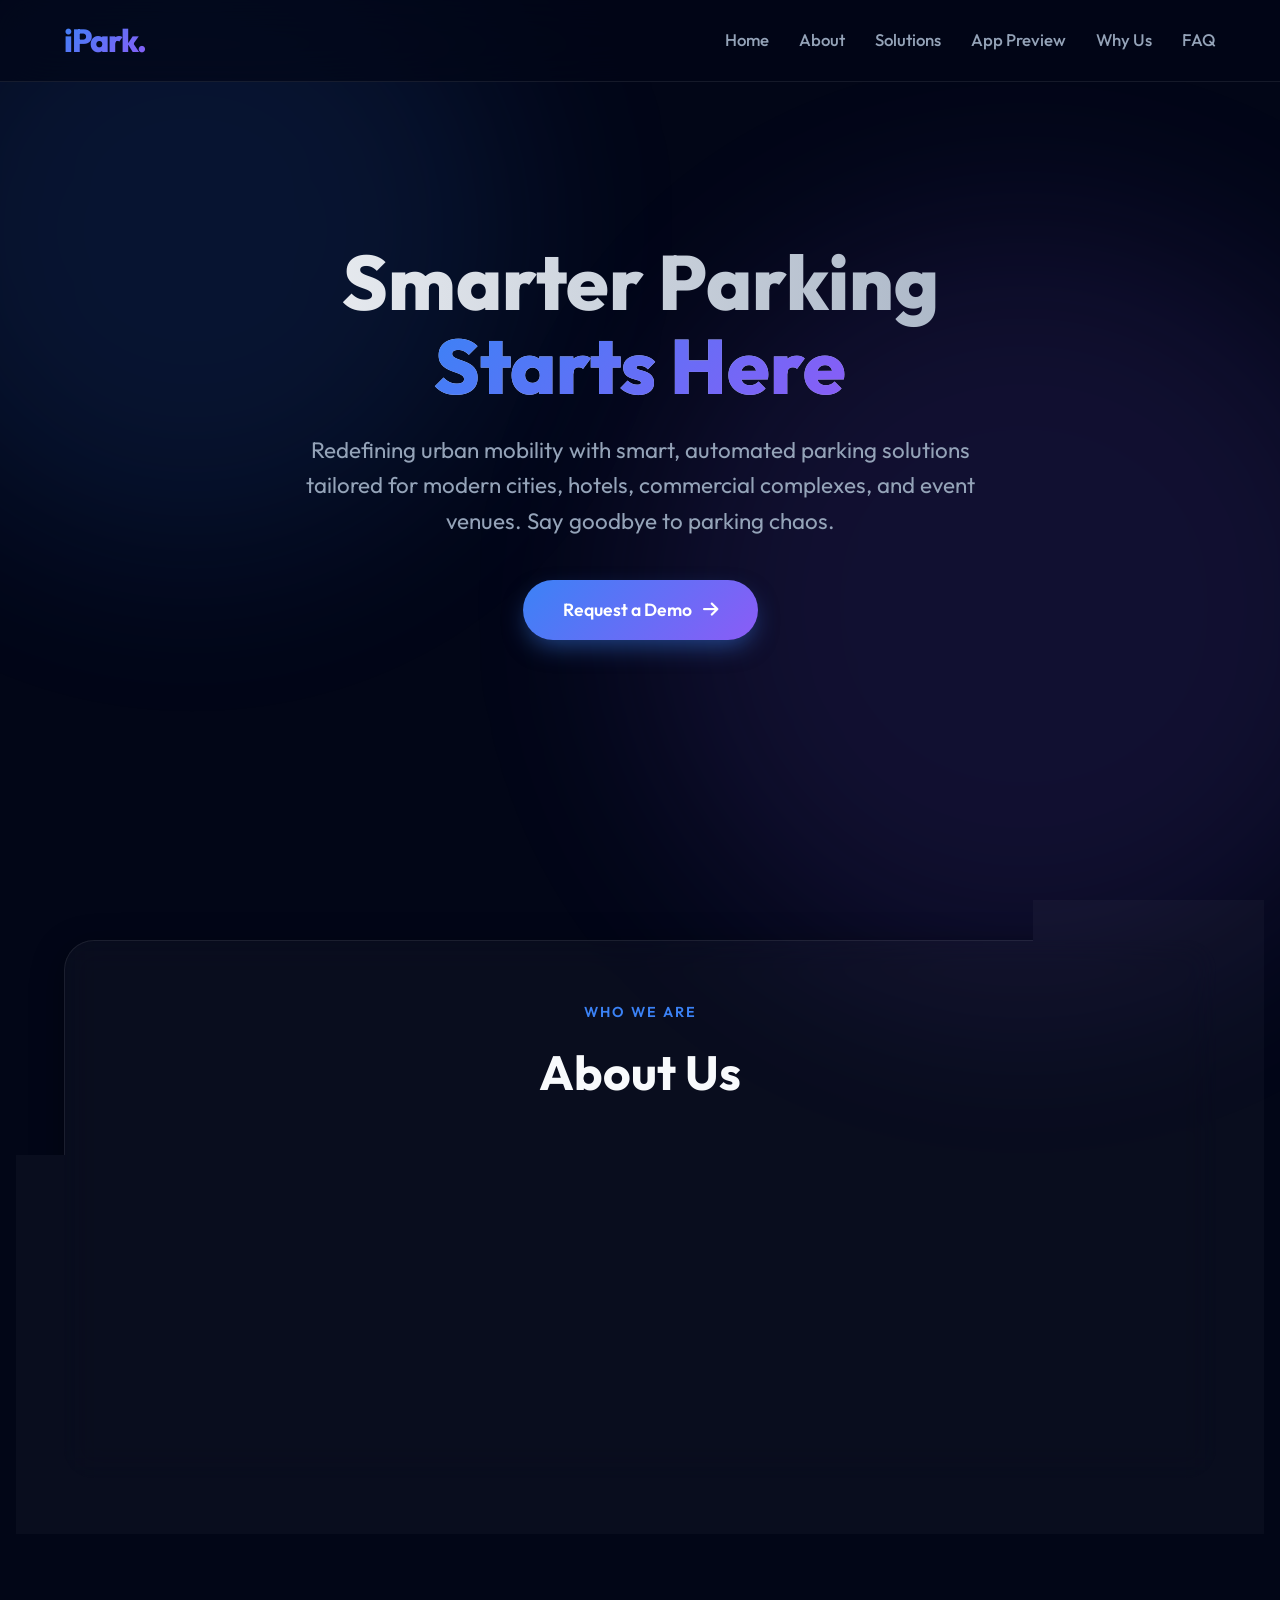
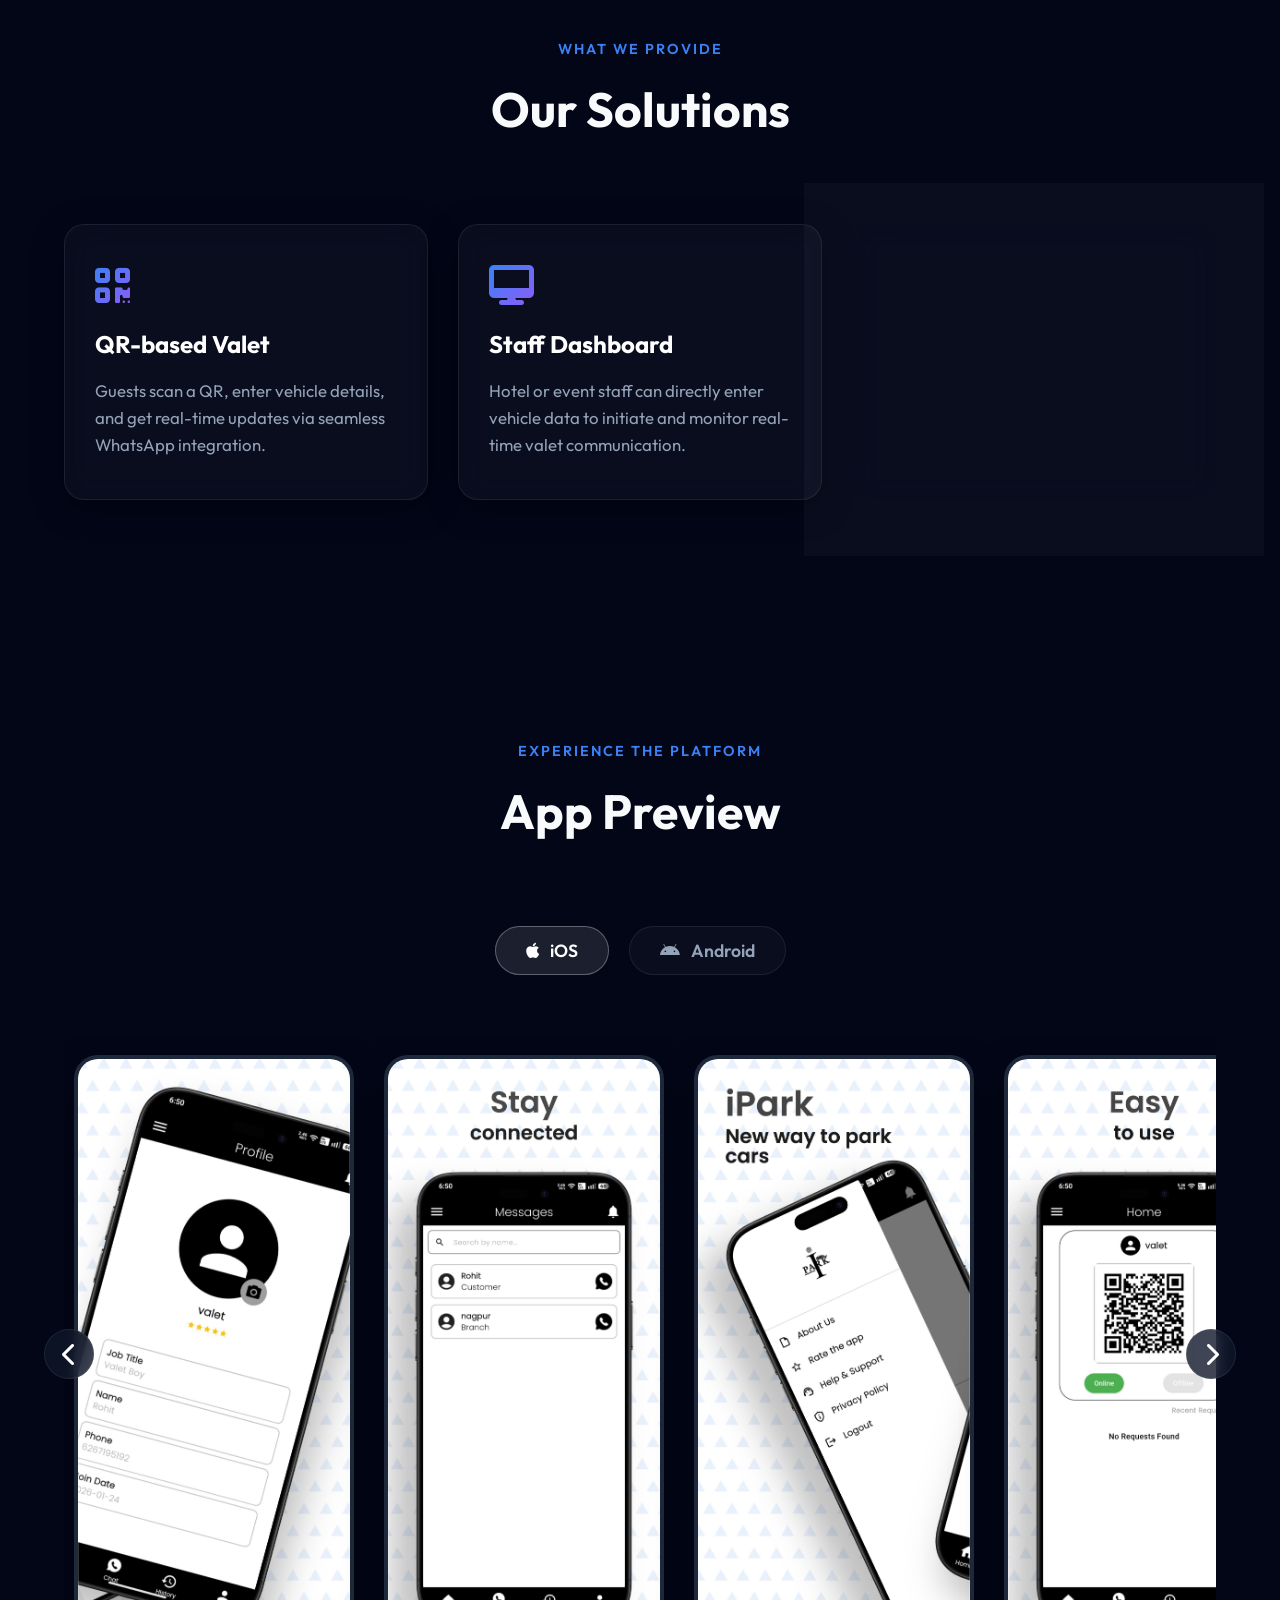
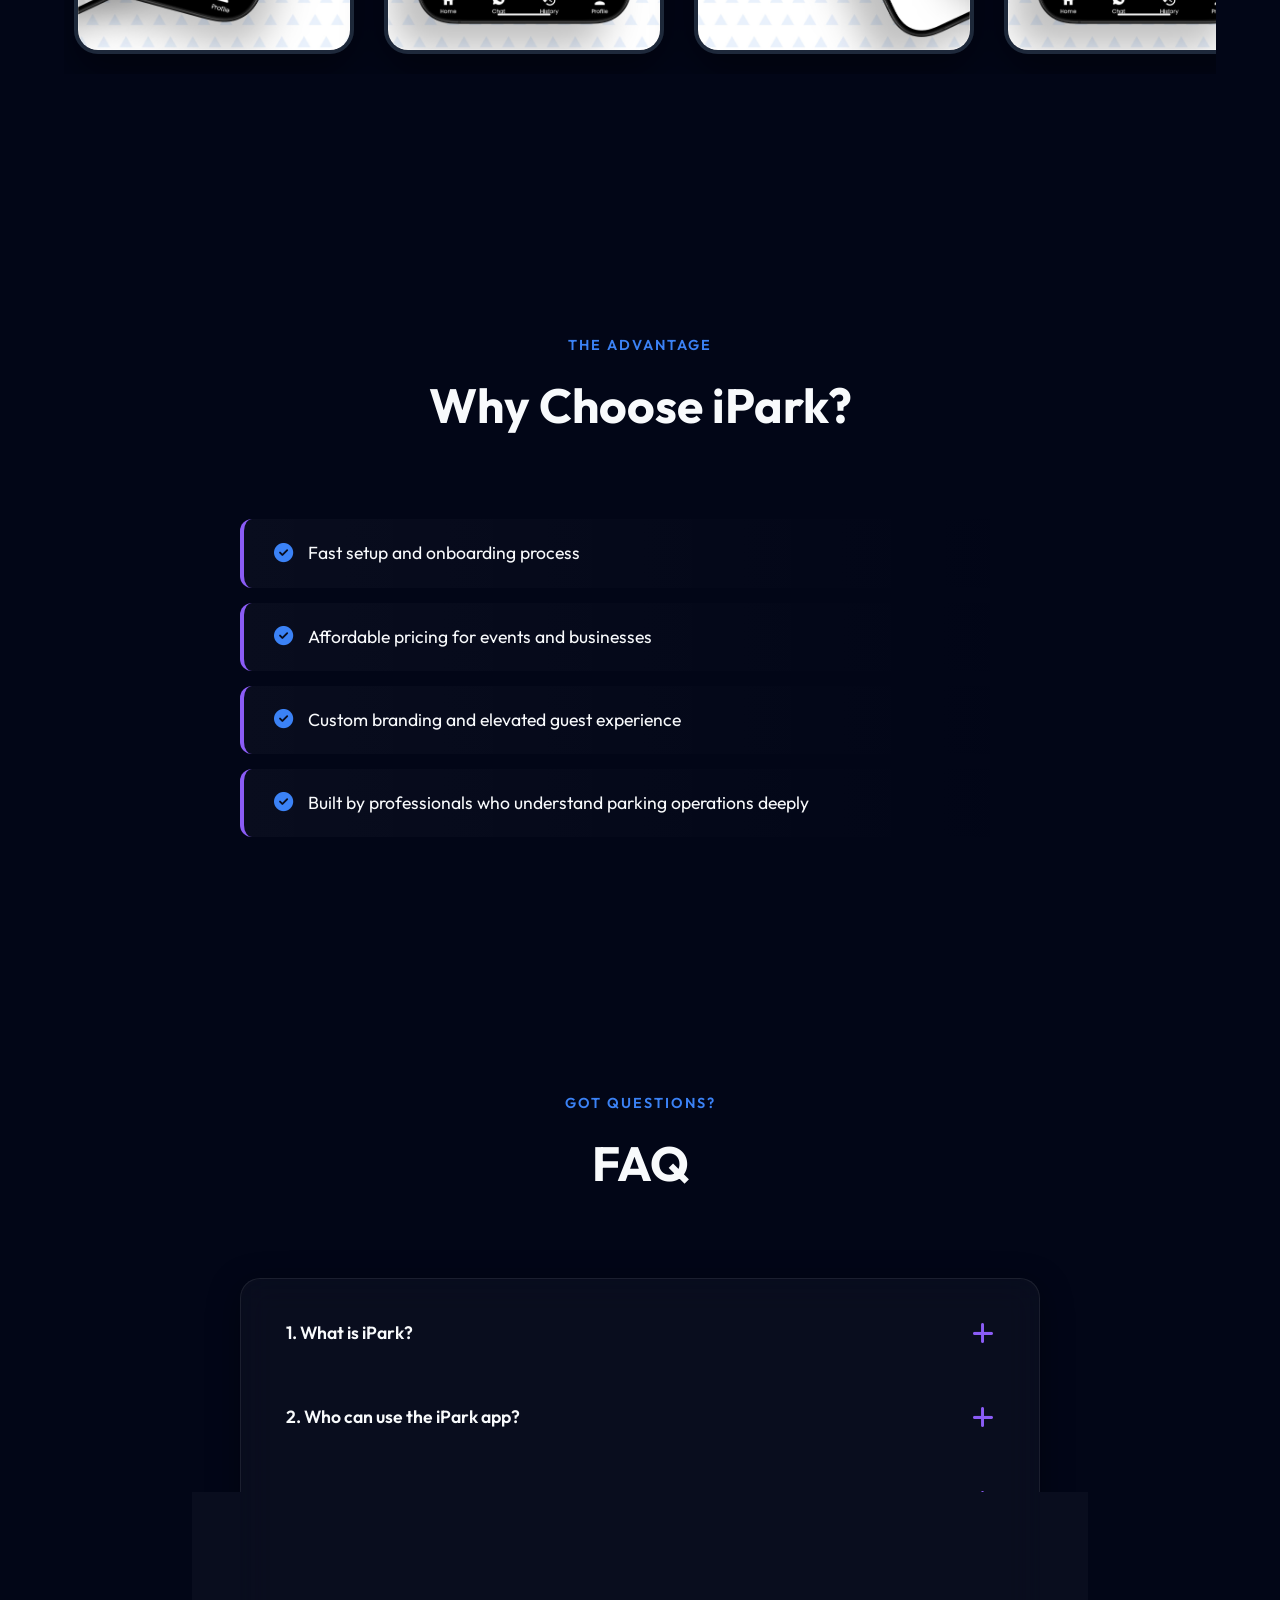
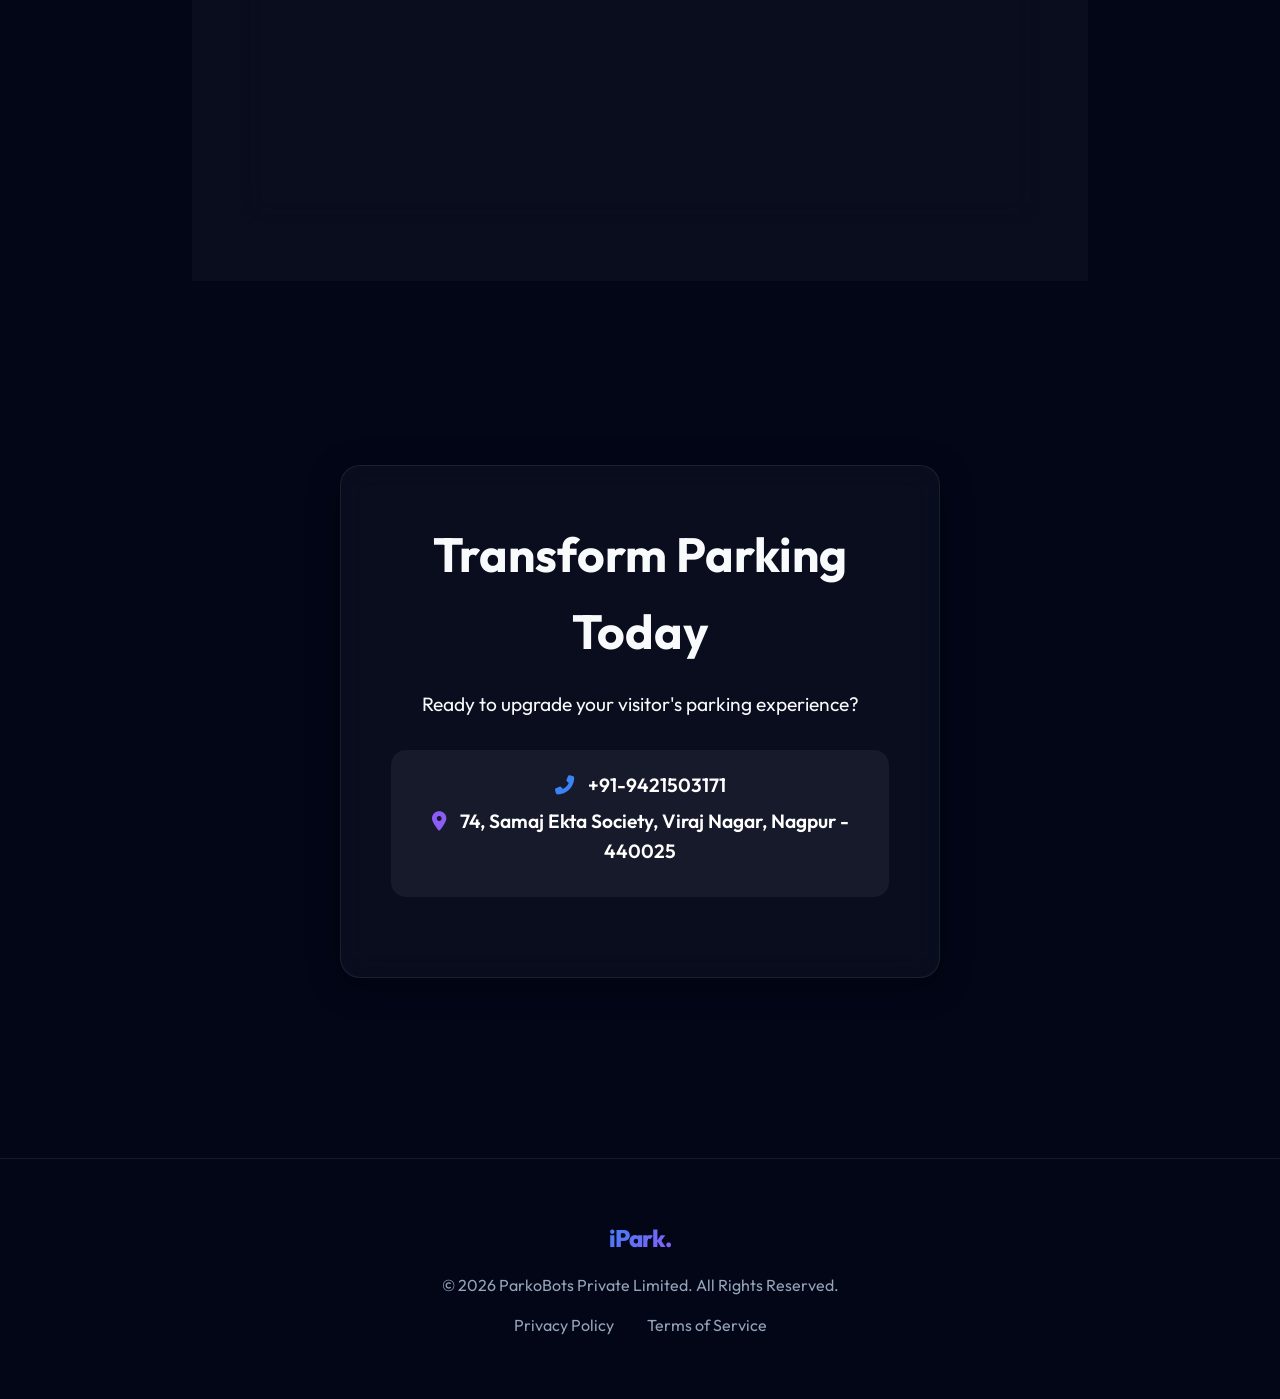
==== commit 58df798a: "screenshots" ====
--- a/index.html
+++ b/index.html
@@ -5,403 +5,25 @@
     <meta charset="UTF-8">
     <meta name="viewport" content="width=device-width, initial-scale=1.0">
     <title>iPark – Smarter Parking Starts Here</title>
-    <style>
-        /* Basic Reset */
-        * {
-            margin: 0;
-            padding: 0;
-            box-sizing: border-box;
-        }
-
-        body {
-            font-family: -apple-system, BlinkMacSystemFont, "Segoe UI", Roboto, Helvetica, Arial, sans-serif, "Apple Color Emoji", "Segoe UI Emoji", "Segoe UI Symbol";
-            line-height: 1.6;
-            color: #333;
-            background-color: #f9f9f9;
-            scroll-behavior: smooth;
-            /* For smooth scrolling on internal links */
-        }
-
-        .container {
-            width: 90%;
-            max-width: 1100px;
-            margin: 0 auto;
-            padding: 20px 0;
-        }
-
-        /* Header & Navigation */
-        header {
-            background-color: #2c3e50;
-            color: #fff;
-            padding: 1rem 0;
-            position: sticky;
-            top: 0;
-            z-index: 1000;
-            box-shadow: 0 2px 5px rgba(0, 0, 0, 0.1);
-        }
-
-        header .container {
-            display: flex;
-            justify-content: space-between;
-            align-items: center;
-        }
-
-        header h1 {
-            font-size: 1.8rem;
-            font-weight: 700;
-        }
-
-        nav ul {
-            list-style: none;
-            display: flex;
-        }
-
-        nav ul li {
-            margin-left: 20px;
-        }
-
-        nav ul li a {
-            color: #fff;
-            text-decoration: none;
-            font-weight: 500;
-            padding: 5px 10px;
-            border-radius: 5px;
-            transition: background-color 0.3s ease;
-        }
-
-        nav ul li a:hover,
-        nav ul li a.active {
-            background-color: #3498db;
-        }
-
-        /* Hero Section */
-        .hero {
-            background: linear-gradient(135deg, #3498db 0%, #2980b9 100%);
-            color: #fff;
-            padding: 80px 0;
-            text-align: center;
-            min-height: 70vh;
-            display: flex;
-            flex-direction: column;
-            justify-content: center;
-            align-items: center;
-        }
-
-        .hero h2 {
-            font-size: 2.8rem;
-            margin-bottom: 20px;
-            font-weight: 700;
-            line-height: 1.2;
-        }
-
-        .hero p {
-            font-size: 1.2rem;
-            margin-bottom: 30px;
-            max-width: 700px;
-            margin-left: auto;
-            margin-right: auto;
-        }
-
-        .cta-button {
-            display: inline-block;
-            background-color: #e67e22;
-            color: #fff;
-            padding: 15px 30px;
-            text-decoration: none;
-            border-radius: 5px;
-            font-size: 1.1rem;
-            font-weight: bold;
-            transition: background-color 0.3s ease, transform 0.2s ease;
-            box-shadow: 0 4px 6px rgba(0, 0, 0, 0.1);
-        }
-
-        .cta-button:hover {
-            background-color: #d35400;
-            transform: translateY(-2px);
-        }
-
-        /* Section Styling */
-        section {
-            padding: 60px 0;
-        }
-
-        section:nth-child(even) {
-            background-color: #fff;
-        }
-
-        .section-title {
-            text-align: center;
-            font-size: 2.2rem;
-            color: #2c3e50;
-            margin-bottom: 40px;
-            font-weight: 600;
-            position: relative;
-        }
-
-        .section-title::after {
-            content: '';
-            display: block;
-            width: 60px;
-            height: 4px;
-            background-color: #3498db;
-            margin: 10px auto 0;
-            border-radius: 2px;
-        }
-
-        /* About Us Section */
-        #about .about-content {
-            display: flex;
-            flex-wrap: wrap;
-            gap: 30px;
-        }
-
-        #about .about-item {
-            flex: 1;
-            min-width: 280px;
-            background-color: #fff;
-            padding: 25px;
-            border-radius: 8px;
-            box-shadow: 0 2px 10px rgba(0, 0, 0, 0.08);
-            border-left: 5px solid #3498db;
-        }
-
-        #about .about-item h3 {
-            font-size: 1.5rem;
-            color: #2c3e50;
-            margin-bottom: 10px;
-        }
-
-        /* Solutions Section */
-        .solutions-grid {
-            display: grid;
-            grid-template-columns: repeat(auto-fit, minmax(280px, 1fr));
-            gap: 30px;
-        }
-
-        .solution-card {
-            background-color: #fff;
-            padding: 25px;
-            border-radius: 8px;
-            box-shadow: 0 2px 10px rgba(0, 0, 0, 0.08);
-            transition: transform 0.3s ease, box-shadow 0.3s ease;
-        }
-
-        .solution-card:hover {
-            transform: translateY(-5px);
-            box-shadow: 0 8px 15px rgba(0, 0, 0, 0.1);
-        }
-
-        .solution-card h3 {
-            font-size: 1.4rem;
-            color: #3498db;
-            margin-bottom: 10px;
-            display: flex;
-            align-items: center;
-        }
-
-        .solution-card h3::before {
-            /* Simple icon placeholder */
-            content: '✓';
-            /* Unicode checkmark */
-            margin-right: 10px;
-            color: #2ecc71;
-            font-weight: bold;
-        }
-
-        /* Why Choose Us Section */
-        #why-choose-us ul {
-            list-style: none;
-            padding-left: 0;
-            max-width: 800px;
-            margin: 0 auto;
-        }
-
-        #why-choose-us li {
-            background-color: #eaf6ff;
-            padding: 15px 20px;
-            margin-bottom: 10px;
-            border-radius: 5px;
-            font-size: 1.1rem;
-            display: flex;
-            align-items: center;
-            border-left: 4px solid #3498db;
-        }
-
-        #why-choose-us li::before {
-            /* Simple icon placeholder */
-            content: '⭐';
-            /* Unicode star */
-            margin-right: 15px;
-            font-size: 1.2rem;
-            color: #f1c40f;
-        }
-
-        /* Contact Us Section */
-        #contact {
-            background-color: #2c3e50;
-            color: #ecf0f1;
-        }
-
-        #contact .section-title {
-            color: #fff;
-        }
-
-        #contact .section-title::after {
-            background-color: #e67e22;
-        }
-
-        #contact p {
-            text-align: center;
-            font-size: 1.1rem;
-            margin-bottom: 15px;
-        }
-
-        #contact .contact-details {
-            text-align: center;
-            font-size: 1.1rem;
-        }
-
-        #contact .contact-details a {
-            color: #3498db;
-            text-decoration: none;
-        }
-
-        #contact .contact-details a:hover {
-            text-decoration: underline;
-        }
-
-
-        /* Footer */
-        footer {
-            background-color: #1f2b38;
-            color: #bdc3c7;
-            text-align: center;
-            padding: 20px 0;
-            font-size: 0.9rem;
-        }
-
-        /* Responsive Design */
-        @media (max-width: 768px) {
-            header .container {
-                flex-direction: column;
-            }
-
-            nav ul {
-                margin-top: 10px;
-                flex-wrap: wrap;
-                justify-content: center;
-            }
-
-            nav ul li {
-                margin: 5px;
-            }
-
-            .hero h2 {
-                font-size: 2.2rem;
-            }
-
-            .hero p {
-                font-size: 1rem;
-            }
-
-            .section-title {
-                font-size: 1.8rem;
-            }
-
-            .solutions-grid {
-                grid-template-columns: 1fr;
-                /* Stack cards on smaller screens */
-            }
-        }
-
-        /* FAQ Section */
-        #faq .faq-list {
-            max-width: 800px;
-            margin: 0 auto;
-        }
-
-        .faq-item {
-            background-color: #fff;
-            margin-bottom: 10px;
-            border-radius: 5px;
-            box-shadow: 0 2px 5px rgba(0, 0, 0, 0.05);
-            border: 1px solid #eee;
-            overflow: hidden;
-        }
-
-        .faq-question {
-            padding: 15px 20px;
-            cursor: pointer;
-            background-color: #f8f9fa;
-            display: flex;
-            justify-content: space-between;
-            align-items: center;
-            font-weight: 600;
-            color: #2c3e50;
-            transition: background-color 0.3s;
-            user-select: none;
-        }
-
-        .faq-question:hover {
-            background-color: #e9ecef;
-        }
-
-        .faq-question::after {
-            content: '+';
-            font-size: 1.5rem;
-            color: #3498db;
-            line-height: 1;
-            font-weight: 400;
-        }
-
-        .faq-item.active .faq-question {
-            background-color: #e9ecef;
-            color: #3498db;
-        }
-
-        .faq-item.active .faq-question::after {
-            content: '\2212';
-            /* Minus sign */
-        }
-
-        .faq-answer {
-            max-height: 0;
-            overflow: hidden;
-            transition: max-height 0.3s ease-out;
-            background-color: #fff;
-        }
-
-        .faq-answer-content {
-            padding: 20px;
-            color: #555;
-            line-height: 1.6;
-            border-top: 1px solid #eee;
-        }
-
-        .faq-answer ul {
-            padding-left: 20px;
-            margin-top: 10px;
-        }
-
-        .faq-answer li {
-            margin-bottom: 5px;
-        }
-    </style>
+    <link rel="stylesheet" href="styles.css">
+    <link rel="stylesheet" href="https://cdnjs.cloudflare.com/ajax/libs/font-awesome/6.4.0/css/all.min.css">
 </head>
 
 <body>
-
-    <header>
-        <div class="container">
-            <h1>iPark</h1>
+    <div class="blob blob-1"></div>
+    <div class="blob blob-2"></div>
+
+    <header id="header">
+        <div class="container">
+            <a href="#" class="logo">iPark<span style="color:#3b82f6">.</span></a>
             <nav>
                 <ul>
                     <li><a href="#home">Home</a></li>
-                    <li><a href="#about">About Us</a></li>
+                    <li><a href="#about">About</a></li>
                     <li><a href="#solutions">Solutions</a></li>
+                    <li><a href="#app-preview">App Preview</a></li>
                     <li><a href="#why-choose-us">Why Us</a></li>
                     <li><a href="#faq">FAQ</a></li>
-                    <li><a href="#contact">Contact</a></li>
                 </ul>
             </nav>
         </div>
@@ -409,335 +31,270 @@
 
     <section id="home" class="hero">
         <div class="container">
-            <h2>Welcome to iPark – Smarter Parking Starts Here</h2>
-            <p>At iPark, we are redefining urban mobility with smart, automated parking solutions tailored for modern
-                cities, hotels, commercial complexes, and event venues. Say goodbye to parking chaos—experience seamless
-                valet automation with the power of technology.</p>
-            <a href="#contact" class="cta-button">Request a Demo</a>
-        </div>
-    </section>
-
-    <section id="about">
-        <div class="container">
+            <h1>Smarter Parking<br><span
+                    style="background:var(--accent-gradient);-webkit-background-clip:text;-webkit-text-fill-color:transparent;">Starts
+                    Here</span></h1>
+            <p>Redefining urban mobility with smart, automated parking solutions tailored for modern cities, hotels,
+                commercial complexes, and event venues. Say goodbye to parking chaos.</p>
+            <a href="#contact" class="btn-primary">Request a Demo <i class="fas fa-arrow-right"
+                    style="margin-left: 8px;"></i></a>
+        </div>
+    </section>
+
+    <section id="about" class="glass"
+        style="margin: 40px auto; width: 90%; max-width: 1200px; padding: 60px 40px; border-radius: 30px;">
+        <div class="section-header">
+            <span class="section-subtitle">Who We Are</span>
             <h2 class="section-title">About Us</h2>
-            <div class="about-content">
-                <div class="about-item">
-                    <h3>Who We Are</h3>
-                    <p>iPark (ParkoBots Private Limited) is a next-generation technology startup focused on solving
-                        real-world parking problems through automation, robotics, and seamless digital integration. Our
-                        intelligent parking assistant empowers property owners and hospitality businesses to manage
-                        vehicle flow, valet operations, and customer communication efficiently via WhatsApp API and
-                        smart QR codes.</p>
-                </div>
-                <div class="about-item">
-                    <h3>Our Mission</h3>
-                    <p>To revolutionize urban parking by offering secure, space-saving, and fully automated solutions
-                        that enhance user convenience and operational control.</p>
-                </div>
-                <div class="about-item">
-                    <h3>Our Vision</h3>
-                    <p>To become India’s leading provider of valet automation and digital parking management solutions,
-                        expanding across smart cities and hospitality hubs.</p>
-                </div>
+        </div>
+        <div class="grid-3">
+            <div>
+                <h3 style="color:#3b82f6; margin-bottom:15px; font-size:1.4rem;">Our Profile</h3>
+                <p style="color:var(--text-secondary);">iPark (ParkoBots Private Limited) is a next-generation
+                    technology startup focused on solving real-world parking problems through automation, robotics, and
+                    seamless digital integration. We empower businesses to manage vehicle flow efficiently via WhatsApp
+                    API and smart QR codes.</p>
+            </div>
+            <div>
+                <h3 style="color:#8b5cf6; margin-bottom:15px; font-size:1.4rem;">Our Mission</h3>
+                <p style="color:var(--text-secondary);">To revolutionize urban parking by offering secure, space-saving,
+                    and fully automated solutions that enhance user convenience and operational control like never
+                    before.</p>
+            </div>
+            <div>
+                <h3 style="color:#10b981; margin-bottom:15px; font-size:1.4rem;">Our Vision</h3>
+                <p style="color:var(--text-secondary);">To become India’s leading provider of valet automation and
+                    digital parking management solutions, expanding across smart cities and hospitality hubs.</p>
             </div>
         </div>
     </section>
 
     <section id="solutions">
         <div class="container">
-            <h2 class="section-title">Solutions We Offer</h2>
-            <div class="solutions-grid">
-                <div class="solution-card">
-                    <h3>QR-based Valet Automation</h3>
-                    <p>Guests scan a QR, enter vehicle details, and get real-time updates via WhatsApp.</p>
-                </div>
-                <div class="solution-card">
-                    <h3>Staff Input Dashboard</h3>
-                    <p>Hotel or event staff can directly enter vehicle data to initiate valet communication.</p>
-                </div>
-                <div class="solution-card">
+            <div class="section-header">
+                <span class="section-subtitle">What We Provide</span>
+                <h2 class="section-title">Our Solutions</h2>
+            </div>
+            <div class="grid-3">
+                <div class="card glass">
+                    <i class="fas fa-qrcode card-icon"></i>
+                    <h3>QR-based Valet</h3>
+                    <p>Guests scan a QR, enter vehicle details, and get real-time updates via seamless WhatsApp
+                        integration.</p>
+                </div>
+                <div class="card glass">
+                    <i class="fas fa-desktop card-icon"></i>
+                    <h3>Staff Dashboard</h3>
+                    <p>Hotel or event staff can directly enter vehicle data to initiate and monitor real-time valet
+                        communication.</p>
+                </div>
+                <div class="card glass">
+                    <i class="fas fa-calendar-alt card-icon"></i>
                     <h3>Event-based Parking</h3>
-                    <p>Custom parking management for weddings, exhibitions, and large gatherings.</p>
-                </div>
-                <div class="solution-card">
-                    <h3>WhatsApp Integration</h3>
-                    <p>Real-time notifications, valet tracking, and two-way communication with customers.</p>
+                    <p>Custom, high-volume parking management optimized for weddings, exhibitions, and large gatherings.
+                    </p>
+                </div>
+            </div>
+        </div>
+    </section>
+
+    <section id="app-preview" class="preview-section">
+        <div class="container">
+            <div class="section-header">
+                <span class="section-subtitle">Experience The Platform</span>
+                <h2 class="section-title">App Preview</h2>
+            </div>
+
+            <div class="platform-tabs">
+                <button class="tab-btn active" onclick="showCarousel('ios')"><i class="fab fa-apple"
+                        style="margin-right:8px;"></i> iOS</button>
+                <button class="tab-btn" onclick="showCarousel('android')"><i class="fab fa-android"
+                        style="margin-right:8px;"></i> Android</button>
+            </div>
+
+            <!-- iOS Carousel -->
+            <div class="carousel-container active" id="carousel-ios">
+                <div class="carousel-wrapper">
+                    <button class="scroll-btn prev" onclick="scrollTrack('track-ios', -1)"><i
+                            class="fas fa-chevron-left"></i></button>
+                    <div class="carousel-track" id="track-ios">
+                        <div class="screenshot"><img src="images/ios/1.jpeg" alt="iOS 1"></div>
+                        <div class="screenshot"><img src="images/ios/2.jpeg" alt="iOS 2"></div>
+                        <div class="screenshot"><img src="images/ios/3.jpeg" alt="iOS 3"></div>
+                        <div class="screenshot"><img src="images/ios/4.jpeg" alt="iOS 4"></div>
+                    </div>
+                    <button class="scroll-btn next" onclick="scrollTrack('track-ios', 1)"><i
+                            class="fas fa-chevron-right"></i></button>
+                </div>
+            </div>
+
+            <!-- Android Carousel -->
+            <div class="carousel-container" id="carousel-android">
+                <div class="carousel-wrapper">
+                    <button class="scroll-btn prev" onclick="scrollTrack('track-android', -1)"><i
+                            class="fas fa-chevron-left"></i></button>
+                    <div class="carousel-track" id="track-android">
+                        <div class="screenshot"><img src="images/android/1.jpeg" alt="Android 1"></div>
+                        <div class="screenshot"><img src="images/android/2.jpeg" alt="Android 2"></div>
+                        <div class="screenshot"><img src="images/android/3.jpeg" alt="Android 3"></div>
+                        <div class="screenshot"><img src="images/android/4.jpeg" alt="Android 4"></div>
+                        <div class="screenshot"><img src="images/android/5.jpeg" alt="Android 5"></div>
+                    </div>
+                    <button class="scroll-btn next" onclick="scrollTrack('track-android', 1)"><i
+                            class="fas fa-chevron-right"></i></button>
                 </div>
             </div>
         </div>
     </section>
 
     <section id="why-choose-us">
-        <div class="container">
-            <h2 class="section-title">Why Choose iPark?</h2>
-            <ul>
-                <li>Fast setup and onboarding</li>
-                <li>Affordable pricing for events and businesses</li>
-                <li>Custom branding and guest experience</li>
-                <li>Built by professionals who understand parking operations</li>
+        <div class="container" style="max-width: 800px;">
+            <div class="section-header">
+                <span class="section-subtitle">The Advantage</span>
+                <h2 class="section-title">Why Choose iPark?</h2>
+            </div>
+            <ul class="features-list">
+                <li><i class="fas fa-check-circle"></i> Fast setup and onboarding process</li>
+                <li><i class="fas fa-check-circle"></i> Affordable pricing for events and businesses</li>
+                <li><i class="fas fa-check-circle"></i> Custom branding and elevated guest experience</li>
+                <li><i class="fas fa-check-circle"></i> Built by professionals who understand parking operations deeply
+                </li>
             </ul>
         </div>
     </section>
 
     <section id="faq">
-        <div class="container">
-            <h2 class="section-title">Frequently Asked Questions</h2>
-            <div class="faq-list">
-                <!-- 1. What is iPark? -->
-                <div class="faq-item">
-                    <div class="faq-question">1. What is iPark?</div>
-                    <div class="faq-answer">
-                        <div class="faq-answer-content">
-                            <p>iPark is a digital parking management platform designed to simplify vehicle parking
-                                operations for users, valet partners, and property owners through a mobile application.
-                            </p>
+        <div class="container faq-container">
+            <div class="section-header">
+                <span class="section-subtitle">Got Questions?</span>
+                <h2 class="section-title">FAQ</h2>
+            </div>
+
+            <div class="glass" style="padding: 20px; border-radius: 20px;">
+                <div class="faq-item">
+                    <div class="faq-question">1. What is iPark? <i class="fas fa-plus faq-icon"></i></div>
+                    <div class="faq-answer">
+                        <div class="faq-answer-inner">iPark is a digital parking management platform designed to
+                            simplify vehicle parking operations for users, valet partners, and property owners through a
+                            mobile application.</div>
+                    </div>
+                </div>
+                <div class="faq-item">
+                    <div class="faq-question">2. Who can use the iPark app? <i class="fas fa-plus faq-icon"></i></div>
+                    <div class="faq-answer">
+                        <div class="faq-answer-inner">Vehicle owners, guests visiting supported locations, authorized
+                            valet staff, and parking administrators. Access is linked to supported parking facilities.
                         </div>
                     </div>
                 </div>
-
-                <!-- 2. Who can use the iPark app? -->
-                <div class="faq-item">
-                    <div class="faq-question">2. Who can use the iPark app?</div>
-                    <div class="faq-answer">
-                        <div class="faq-answer-content">
-                            <p>The iPark app can be used by:</p>
-                            <ul>
-                                <li>Vehicle owners and guests using supported parking locations</li>
-                                <li>Authorized valet staff</li>
-                                <li>Parking administrators and partners</li>
-                            </ul>
-                            <p>Access is provided only for approved and supported parking facilities.</p>
-                        </div>
-                    </div>
-                </div>
-
-                <!-- 3. Do I need to create an account to use iPark? -->
-                <div class="faq-item">
-                    <div class="faq-question">3. Do I need to create an account to use iPark?</div>
-                    <div class="faq-answer">
-                        <div class="faq-answer-content">
-                            <p>Yes. Certain features of the iPark app require users to create an account or log in using
-                                verified credentials to ensure secure access and accurate parking records.</p>
-                        </div>
-                    </div>
-                </div>
-
-                <!-- 4. What data does iPark collect? -->
-                <div class="faq-item">
-                    <div class="faq-question">4. What data does iPark collect?</div>
-                    <div class="faq-answer">
-                        <div class="faq-answer-content">
-                            <p>iPark collects only the data necessary for core functionality, which may include:</p>
-                            <ul>
-                                <li>Name and contact details</li>
-                                <li>Vehicle number</li>
-                                <li>Parking activity and timestamps</li>
-                                <li>Device information for app performance and security</li>
-                            </ul>
-                            <p>All data collection is governed by our Privacy Policy.</p>
-                        </div>
-                    </div>
-                </div>
-
-                <!-- 5. How is my data used? -->
-                <div class="faq-item">
-                    <div class="faq-question">5. How is my data used?</div>
-                    <div class="faq-answer">
-                        <div class="faq-answer-content">
-                            <p>User data is used strictly for:</p>
-                            <ul>
-                                <li>Managing parking operations</li>
-                                <li>Sending parking confirmations and updates</li>
-                                <li>Improving app performance and security</li>
-                            </ul>
-                            <p>iPark does not sell user data to third parties.</p>
-                        </div>
-                    </div>
-                </div>
-
-                <!-- 6. Is my personal data secure? -->
-                <div class="faq-item">
-                    <div class="faq-question">6. Is my personal data secure?</div>
-                    <div class="faq-answer">
-                        <div class="faq-answer-content">
-                            <p>Yes. iPark uses industry-standard security measures to protect user data, including
-                                secure servers and restricted access controls.</p>
-                        </div>
-                    </div>
-                </div>
-
-                <!-- 7. Does iPark share data with third parties? -->
-                <div class="faq-item">
-                    <div class="faq-question">7. Does iPark share data with third parties?</div>
-                    <div class="faq-answer">
-                        <div class="faq-answer-content">
-                            <p>Data is shared only with:</p>
-                            <ul>
-                                <li>Authorized parking partners</li>
-                                <li>Service providers required for app functionality (such as messaging or hosting
-                                    services)</li>
-                            </ul>
-                            <p>All partners are bound by confidentiality and data protection agreements.</p>
-                        </div>
-                    </div>
-                </div>
-
-                <!-- 8. Does the iPark app use location services? -->
-                <div class="faq-item">
-                    <div class="faq-question">8. Does the iPark app use location services?</div>
-                    <div class="faq-answer">
-                        <div class="faq-answer-content">
-                            <p>Location services may be used only when required to enable parking-related features.
-                                Location access is always subject to user permission and device settings.</p>
-                        </div>
-                    </div>
-                </div>
-
-                <!-- 9. Does iPark send notifications? -->
-                <div class="faq-item">
-                    <div class="faq-question">9. Does iPark send notifications?</div>
-                    <div class="faq-answer">
-                        <div class="faq-answer-content">
-                            <p>Yes. iPark may send:</p>
-                            <ul>
-                                <li>Parking confirmation messages</li>
-                                <li>Status updates</li>
-                                <li>Service-related notifications</li>
-                            </ul>
-                            <p>Users can manage notification preferences from their device settings.</p>
-                        </div>
-                    </div>
-                </div>
-
-                <!-- 10. Is iPark free to use? -->
-                <div class="faq-item">
-                    <div class="faq-question">10. Is iPark free to use?</div>
-                    <div class="faq-answer">
-                        <div class="faq-answer-content">
-                            <p>The iPark app is free to download. Certain services may involve parking or service fees
-                                as defined by the parking facility or partner.</p>
-                        </div>
-                    </div>
-                </div>
-
-                <!-- 11. Does iPark support in-app payments? -->
-                <div class="faq-item">
-                    <div class="faq-question">11. Does iPark support in-app payments?</div>
-                    <div class="faq-answer">
-                        <div class="faq-answer-content">
-                            <p>Payment features, if enabled, are processed securely through authorized payment gateways
-                                and comply with applicable regulations.</p>
-                        </div>
-                    </div>
-                </div>
-
-                <!-- 12. Can I delete my account and data? -->
-                <div class="faq-item">
-                    <div class="faq-question">12. Can I delete my account and data?</div>
-                    <div class="faq-answer">
-                        <div class="faq-answer-content">
-                            <p>Yes. Users may request account deletion and data removal by contacting us at the support
-                                details provided below, in accordance with applicable laws.</p>
-                        </div>
-                    </div>
-                </div>
-
-                <!-- 13. How can I contact iPark support? -->
-                <div class="faq-item">
-                    <div class="faq-question">13. How can I contact iPark support?</div>
-                    <div class="faq-answer">
-                        <div class="faq-answer-content">
-                            <p>You can reach us at:</p>
-                            <ul>
-                                <li>Email: </li>
-                                <li>Phone: </li>
-                            </ul>
-                            <p>Support is available during standard business hours.</p>
-                        </div>
-                    </div>
-                </div>
-
-                <!-- 14. Is iPark compliant with Apple App Store policies? -->
-                <div class="faq-item">
-                    <div class="faq-question">14. Is iPark compliant with Apple App Store policies?</div>
-                    <div class="faq-answer">
-                        <div class="faq-answer-content">
-                            <p>Yes. iPark follows Apple App Store Review Guidelines, including data privacy, security,
-                                and user transparency requirements.</p>
-                        </div>
-                    </div>
-                </div>
-
-                <!-- 15. Where can I read the Privacy Policy and Terms? -->
-                <div class="faq-item">
-                    <div class="faq-question">15. Where can I read the Privacy Policy and Terms?</div>
-                    <div class="faq-answer">
-                        <div class="faq-answer-content">
-                            <ul>
-                                <li>Privacy Policy: <a href="privacy.html" target="_blank">Read Here</a></li>
-                                <li>Terms of Service: <a href="terms.html" target="_blank">Read Here</a></li>
-                            </ul>
-                        </div>
-                    </div>
-                </div>
-            </div>
-        </div>
-
-        <section id="contact">
-            <div class="container">
-                <h2 class="section-title">Let’s Transform Parking Together</h2>
-                <p>Ready to upgrade your parking experience?</p>
-                <div class="contact-details">
-                    <p>Phone: +91-9421503171</p>
-                    <p>Location: 74,Samaj Ekta Society, Unnamed Road, Computerise Home Open, Viraj Nagar, Nagpur- 440025
-                    </p>
-                </div>
-            </div>
-        </section>
-
-        <footer>
-            <div class="container">
-                <p>&copy;
-                    <script>document.write(new Date().getFullYear())</script> iPark (ParkoBots Private Limited). All
-                    Rights Reserved.
-                </p>
-                <div style="margin-top: 10px; font-size: 0.85rem;">
-                    <a href="privacy.html" style="color: #bdc3c7; text-decoration: none; margin-right: 15px;">Privacy
-                        Policy</a>
-                    <a href="terms.html" style="color: #bdc3c7; text-decoration: none;">Terms of Service</a>
-                </div>
-            </div>
-        </footer>
-
-        <script>
-            document.addEventListener('DOMContentLoaded', function () {
-                const faqItems = document.querySelectorAll('.faq-item');
-
-                faqItems.forEach(item => {
-                    const question = item.querySelector('.faq-question');
-
-                    question.addEventListener('click', () => {
-                        // Close other open items (optional, for accordion style)
-                        faqItems.forEach(otherItem => {
-                            if (otherItem !== item && otherItem.classList.contains('active')) {
-                                otherItem.classList.remove('active');
-                                otherItem.querySelector('.faq-answer').style.maxHeight = null;
-                            }
-                        });
-
-                        // Toggle current item
-                        item.classList.toggle('active');
-                        const answer = item.querySelector('.faq-answer');
-
-                        if (item.classList.contains('active')) {
-                            answer.style.maxHeight = answer.scrollHeight + "px";
-                        } else {
-                            answer.style.maxHeight = null;
-                        }
-                    });
-                });
+                <div class="faq-item">
+                    <div class="faq-question">3. Do I need to create an account? <i class="fas fa-plus faq-icon"></i>
+                    </div>
+                    <div class="faq-answer">
+                        <div class="faq-answer-inner">Yes. Certain features require account creation or logging in to
+                            ensure secure access and accurate parking records.</div>
+                    </div>
+                </div>
+                <div class="faq-item">
+                    <div class="faq-question">4. What data does iPark collect? <i class="fas fa-plus faq-icon"></i>
+                    </div>
+                    <div class="faq-answer">
+                        <div class="faq-answer-inner">We collect only necessary data including name, contact details,
+                            vehicle number, parking timestamps, and diagnostic device information.</div>
+                    </div>
+                </div>
+                <div class="faq-item">
+                    <div class="faq-question">5. Is my personal data secure? <i class="fas fa-plus faq-icon"></i></div>
+                    <div class="faq-answer">
+                        <div class="faq-answer-inner">Yes. We use industry-standard security protocols, secure servers,
+                            and restricted access controls to ensure your data is safe.</div>
+                    </div>
+                </div>
+                <div class="faq-item">
+                    <div class="faq-question">6. Does the app use location services? <i
+                            class="fas fa-plus faq-icon"></i></div>
+                    <div class="faq-answer">
+                        <div class="faq-answer-inner">Location services may be used to enable specific parking features,
+                            but always operate strictly with user permission and device settings.</div>
+                    </div>
+                </div>
+            </div>
+        </div>
+    </section>
+
+    <section id="contact">
+        <div class="container">
+            <div class="glass contact-box" style="padding: 50px;">
+                <h2 class="section-title" style="margin-bottom: 20px;">Transform Parking Today</h2>
+                <p>Ready to upgrade your visitor's parking experience?</p>
+                <div style="margin: 30px 0; background: rgba(255,255,255,0.05); padding: 20px; border-radius: 15px;">
+                    <p style="margin-bottom: 5px;"><i class="fas fa-phone-alt"
+                            style="color:var(--accent-blue); margin-right: 10px;"></i> <span
+                            class="highlight">+91-9421503171</span></p>
+                    <p><i class="fas fa-map-marker-alt" style="color:var(--accent-purple); margin-right: 10px;"></i>
+                        <span class="highlight">74, Samaj Ekta Society, Viraj Nagar, Nagpur - 440025</span></p>
+                </div>
+            </div>
+        </div>
+    </section>
+
+    <footer>
+        <div class="container">
+            <div class="logo" style="font-size: 1.5rem; margin-bottom: 15px; display: inline-block;">iPark.</div>
+            <p>&copy; <span id="year"></span> ParkoBots Private Limited. All Rights Reserved.</p>
+            <div class="footer-links">
+                <a href="privacy.html">Privacy Policy</a>
+                <a href="terms.html">Terms of Service</a>
+            </div>
+        </div>
+    </footer>
+
+    <script>
+        // Set Current Year
+        document.getElementById('year').textContent = new Date().getFullYear();
+
+        // FAQ Toggle Logic
+        document.querySelectorAll('.faq-question').forEach(q => {
+            q.addEventListener('click', () => {
+                const item = q.parentElement;
+                const isActive = item.classList.contains('active');
+
+                // Close all
+                document.querySelectorAll('.faq-item').forEach(i => i.classList.remove('active'));
+
+                // Open clicked if it wasn't active
+                if (!isActive) item.classList.add('active');
             });
-        </script>
+        });
+
+        // Tabs Logic
+        function showCarousel(platform) {
+            document.querySelectorAll('.tab-btn').forEach(btn => btn.classList.remove('active'));
+            document.querySelectorAll('.carousel-container').forEach(c => c.classList.remove('active'));
+
+            event.currentTarget.classList.add('active');
+            document.getElementById(`carousel-${platform}`).classList.add('active');
+        }
+
+        // Horizontal Scroll
+        function scrollTrack(trackId, direction) {
+            const track = document.getElementById(trackId);
+            const scrollAmount = 350; // Approximates card width + gap
+            track.scrollBy({ left: scrollAmount * direction, behavior: 'smooth' });
+        }
+
+        // Header Background on Scroll
+        window.addEventListener('scroll', () => {
+            const header = document.getElementById('header');
+            if (window.scrollY > 50) {
+                header.style.background = 'rgba(2, 6, 23, 0.9)';
+                header.style.boxShadow = '0 10px 30px rgba(0,0,0,0.5)';
+            } else {
+                header.style.background = 'rgba(2, 6, 23, 0.7)';
+                header.style.boxShadow = 'none';
+            }
+        });
+    </script>
 </body>
 
 </html>
--- a/styles.css
+++ b/styles.css
@@ -0,0 +1,577 @@
+@import url('https://fonts.googleapis.com/css2?family=Outfit:wght@300;400;500;600;700;800&display=swap');
+
+:root {
+    --bg-dark: #0f172a;
+    --bg-darker: #020617;
+    --text-primary: #f8fafc;
+    --text-secondary: #94a3b8;
+    --accent-blue: #3b82f6;
+    --accent-purple: #8b5cf6;
+    --accent-gradient: linear-gradient(135deg, var(--accent-blue), var(--accent-purple));
+    --glass-bg: rgba(255, 255, 255, 0.03);
+    --glass-border: rgba(255, 255, 255, 0.08);
+    --glass-shadow: 0 8px 32px 0 rgba(0, 0, 0, 0.37);
+    --transition-smooth: all 0.3s cubic-bezier(0.4, 0, 0.2, 1);
+}
+
+* {
+    margin: 0;
+    padding: 0;
+    box-sizing: border-box;
+}
+
+body {
+    font-family: 'Outfit', -apple-system, sans-serif;
+    background-color: var(--bg-darker);
+    color: var(--text-primary);
+    line-height: 1.6;
+    overflow-x: hidden;
+    scroll-behavior: smooth;
+}
+
+/* Background Effects */
+.blob {
+    position: fixed;
+    border-radius: 50%;
+    filter: blur(100px);
+    z-index: -1;
+    opacity: 0.4;
+    animation: float 20s infinite ease-in-out alternate;
+}
+
+.blob-1 {
+    top: -10%;
+    left: -10%;
+    width: 50vw;
+    height: 50vw;
+    background: rgba(59, 130, 246, 0.3);
+}
+
+.blob-2 {
+    bottom: -10%;
+    right: -10%;
+    width: 60vw;
+    height: 60vw;
+    background: rgba(139, 92, 246, 0.3);
+    animation-delay: -5s;
+}
+
+@keyframes float {
+    0% {
+        transform: translate(0, 0) scale(1);
+    }
+
+    50% {
+        transform: translate(5%, 10%) scale(1.1);
+    }
+
+    100% {
+        transform: translate(-5%, -5%) scale(0.9);
+    }
+}
+
+.container {
+    width: 90%;
+    max-width: 1200px;
+    margin: 0 auto;
+    padding: 20px 0;
+}
+
+/* Glassmorphism Utilities */
+.glass {
+    background: var(--glass-bg);
+    backdrop-filter: blur(16px);
+    -webkit-backdrop-filter: blur(16px);
+    border: 1px solid var(--glass-border);
+    border-radius: 20px;
+    box-shadow: var(--glass-shadow);
+}
+
+/* Header & Nav */
+header {
+    position: fixed;
+    top: 0;
+    width: 100%;
+    z-index: 1000;
+    padding: 15px 0;
+    transition: var(--transition-smooth);
+    background: rgba(2, 6, 23, 0.7);
+    backdrop-filter: blur(20px);
+    border-bottom: 1px solid var(--glass-border);
+}
+
+header .container {
+    display: flex;
+    justify-content: space-between;
+    align-items: center;
+    padding: 0;
+}
+
+.logo {
+    font-size: 2rem;
+    font-weight: 800;
+    background: var(--accent-gradient);
+    -webkit-background-clip: text;
+    -webkit-text-fill-color: transparent;
+    text-decoration: none;
+    letter-spacing: -1px;
+}
+
+nav ul {
+    list-style: none;
+    display: flex;
+    gap: 30px;
+}
+
+nav a {
+    color: var(--text-secondary);
+    text-decoration: none;
+    font-weight: 500;
+    font-size: 1.05rem;
+    transition: var(--transition-smooth);
+    position: relative;
+}
+
+nav a:hover,
+nav a.active {
+    color: var(--text-primary);
+}
+
+nav a::after {
+    content: '';
+    position: absolute;
+    width: 0;
+    height: 2px;
+    bottom: -5px;
+    left: 0;
+    background: var(--accent-gradient);
+    transition: var(--transition-smooth);
+}
+
+nav a:hover::after,
+nav a.active::after {
+    width: 100%;
+}
+
+/* Hero Section */
+.hero {
+    min-height: 100vh;
+    display: flex;
+    align-items: center;
+    justify-content: center;
+    text-align: center;
+    padding-top: 80px;
+    position: relative;
+}
+
+.hero h1 {
+    font-size: clamp(3rem, 6vw, 5rem);
+    font-weight: 800;
+    line-height: 1.1;
+    margin-bottom: 24px;
+    background: linear-gradient(to right, #fff, #94a3b8);
+    -webkit-background-clip: text;
+    -webkit-text-fill-color: transparent;
+}
+
+.hero p {
+    font-size: clamp(1.1rem, 2vw, 1.4rem);
+    color: var(--text-secondary);
+    max-width: 700px;
+    margin: 0 auto 40px;
+}
+
+.btn-primary {
+    display: inline-block;
+    background: var(--accent-gradient);
+    color: white;
+    padding: 16px 40px;
+    border-radius: 50px;
+    font-size: 1.1rem;
+    font-weight: 600;
+    text-decoration: none;
+    transition: var(--transition-smooth);
+    border: none;
+    cursor: pointer;
+    box-shadow: 0 10px 25px -5px rgba(59, 130, 246, 0.5);
+}
+
+.btn-primary:hover {
+    transform: translateY(-3px) scale(1.02);
+    box-shadow: 0 15px 35px -5px rgba(139, 92, 246, 0.6);
+}
+
+/* Sections General */
+section {
+    padding: 100px 0;
+    position: relative;
+}
+
+.section-header {
+    text-align: center;
+    margin-bottom: 60px;
+}
+
+.section-title {
+    font-size: 3rem;
+    font-weight: 700;
+    margin-bottom: 16px;
+    position: relative;
+    display: inline-block;
+}
+
+.section-subtitle {
+    color: var(--accent-blue);
+    font-weight: 600;
+    text-transform: uppercase;
+    letter-spacing: 2px;
+    font-size: 0.9rem;
+    display: block;
+    margin-bottom: 10px;
+}
+
+/* Cards Grid */
+.grid-3 {
+    display: grid;
+    grid-template-columns: repeat(auto-fit, minmax(320px, 1fr));
+    gap: 30px;
+}
+
+.card {
+    padding: 40px 30px;
+    transition: var(--transition-smooth);
+    position: relative;
+    overflow: hidden;
+}
+
+.card::before {
+    content: '';
+    position: absolute;
+    top: 0;
+    left: 0;
+    width: 100%;
+    height: 100%;
+    background: radial-gradient(circle at top right, rgba(255, 255, 255, 0.1), transparent 50%);
+    opacity: 0;
+    transition: var(--transition-smooth);
+}
+
+.card:hover {
+    transform: translateY(-10px);
+    border-color: rgba(255, 255, 255, 0.2);
+}
+
+.card:hover::before {
+    opacity: 1;
+}
+
+.card-icon {
+    font-size: 2.5rem;
+    margin-bottom: 20px;
+    background: var(--accent-gradient);
+    -webkit-background-clip: text;
+    -webkit-text-fill-color: transparent;
+}
+
+.card h3 {
+    font-size: 1.5rem;
+    margin-bottom: 15px;
+    color: #fff;
+}
+
+.card p {
+    color: var(--text-secondary);
+    font-size: 1.05rem;
+}
+
+/* App Previews */
+.preview-section {
+    position: relative;
+}
+
+.platform-tabs {
+    display: flex;
+    justify-content: center;
+    gap: 20px;
+    margin-bottom: 40px;
+}
+
+.tab-btn {
+    background: var(--glass-bg);
+    border: 1px solid var(--glass-border);
+    color: var(--text-secondary);
+    padding: 12px 30px;
+    border-radius: 30px;
+    font-size: 1.1rem;
+    cursor: pointer;
+    font-family: inherit;
+    font-weight: 600;
+    transition: var(--transition-smooth);
+}
+
+.tab-btn.active,
+.tab-btn:hover {
+    background: rgba(255, 255, 255, 0.1);
+    color: #fff;
+    border-color: rgba(255, 255, 255, 0.3);
+}
+
+.carousel-container {
+    display: none;
+    animation: fadeIn 0.5s ease forwards;
+}
+
+.carousel-container.active {
+    display: block;
+}
+
+@keyframes fadeIn {
+    from {
+        opacity: 0;
+        transform: translateY(10px);
+    }
+
+    to {
+        opacity: 1;
+        transform: translateY(0);
+    }
+}
+
+.carousel-wrapper {
+    position: relative;
+    display: flex;
+    align-items: center;
+    padding: 20px 0;
+}
+
+.carousel-track {
+    display: flex;
+    overflow-x: auto;
+    gap: 30px;
+    padding: 20px 10px;
+    scroll-behavior: smooth;
+    scrollbar-width: none;
+    -ms-overflow-style: none;
+}
+
+.carousel-track::-webkit-scrollbar {
+    display: none;
+}
+
+.screenshot {
+    flex: 0 0 auto;
+    width: 280px;
+    border-radius: 24px;
+    overflow: hidden;
+    position: relative;
+    box-shadow: 0 20px 40px rgba(0, 0, 0, 0.4);
+    transition: var(--transition-smooth);
+    border: 4px solid #1e293b;
+}
+
+.screenshot::after {
+    content: '';
+    position: absolute;
+    top: 0;
+    left: 0;
+    right: 0;
+    bottom: 0;
+    box-shadow: inset 0 0 0 1px rgba(255, 255, 255, 0.2);
+    border-radius: 20px;
+    pointer-events: none;
+}
+
+.screenshot:hover {
+    transform: scale(1.05) translateY(-10px);
+    border-color: var(--accent-blue);
+}
+
+.screenshot img {
+    width: 100%;
+    height: auto;
+    display: block;
+}
+
+.scroll-btn {
+    position: absolute;
+    top: 50%;
+    transform: translateY(-50%);
+    width: 50px;
+    height: 50px;
+    border-radius: 50%;
+    background: rgba(15, 23, 42, 0.8);
+    border: 1px solid var(--glass-border);
+    color: white;
+    font-size: 1.5rem;
+    cursor: pointer;
+    z-index: 10;
+    transition: var(--transition-smooth);
+    display: flex;
+    align-items: center;
+    justify-content: center;
+    backdrop-filter: blur(8px);
+}
+
+.scroll-btn:hover {
+    background: var(--accent-gradient);
+    border-color: transparent;
+    transform: translateY(-50%) scale(1.1);
+}
+
+.scroll-btn.prev {
+    left: -20px;
+}
+
+.scroll-btn.next {
+    right: -20px;
+}
+
+/* Features List */
+.features-list {
+    list-style: none;
+}
+
+.features-list li {
+    background: linear-gradient(90deg, var(--glass-bg), transparent);
+    padding: 20px 30px;
+    margin-bottom: 15px;
+    border-radius: 12px;
+    border-left: 4px solid var(--accent-purple);
+    font-size: 1.1rem;
+    display: flex;
+    align-items: center;
+    gap: 15px;
+    transition: var(--transition-smooth);
+}
+
+.features-list li:hover {
+    transform: translateX(10px);
+    background: linear-gradient(90deg, rgba(255, 255, 255, 0.05), transparent);
+}
+
+.features-list li i {
+    color: var(--accent-blue);
+    font-size: 1.2rem;
+}
+
+/* FAQ */
+.faq-container {
+    max-width: 800px;
+    margin: 0 auto;
+}
+
+.faq-item {
+    margin-bottom: 16px;
+    border-radius: 12px;
+    overflow: hidden;
+}
+
+.faq-question {
+    padding: 20px 25px;
+    cursor: pointer;
+    display: flex;
+    justify-content: space-between;
+    align-items: center;
+    font-weight: 600;
+    font-size: 1.1rem;
+    transition: var(--transition-smooth);
+}
+
+.faq-question:hover {
+    background: rgba(255, 255, 255, 0.05);
+}
+
+.faq-icon {
+    font-size: 1.5rem;
+    color: var(--accent-purple);
+    transition: transform 0.3s;
+}
+
+.faq-item.active .faq-icon {
+    transform: rotate(45deg);
+}
+
+.faq-answer {
+    max-height: 0;
+    overflow: hidden;
+    transition: max-height 0.4s cubic-bezier(0, 1, 0, 1);
+}
+
+.faq-item.active .faq-answer {
+    max-height: 1000px;
+    transition: max-height 0.6s ease-in-out;
+}
+
+.faq-answer-inner {
+    padding: 0 25px 25px;
+    color: var(--text-secondary);
+}
+
+.faq-answer-inner a {
+    color: var(--accent-blue);
+    text-decoration: none;
+}
+
+.faq-answer-inner a:hover {
+    text-decoration: underline;
+}
+
+/* Contact & Footer */
+.contact-box {
+    text-align: center;
+    max-width: 600px;
+    margin: 0 auto;
+}
+
+.contact-box p {
+    font-size: 1.2rem;
+    margin-bottom: 10px;
+}
+
+.contact-box .highlight {
+    color: #fff;
+    font-weight: 600;
+}
+
+footer {
+    padding: 40px 0;
+    text-align: center;
+    border-top: 1px solid var(--glass-border);
+    margin-top: 60px;
+}
+
+footer p {
+    color: var(--text-secondary);
+    margin-bottom: 15px;
+}
+
+.footer-links a {
+    color: var(--text-secondary);
+    text-decoration: none;
+    margin: 0 15px;
+    transition: color 0.3s;
+}
+
+.footer-links a:hover {
+    color: #fff;
+}
+
+/* Responsive */
+@media (max-width: 768px) {
+    nav {
+        display: none;
+    }
+
+    /* Could add a hamburger menu */
+    .hero h1 {
+        font-size: 2.5rem;
+    }
+
+    .scroll-btn {
+        display: none;
+    }
+
+    .section-title {
+        font-size: 2.2rem;
+    }
+}
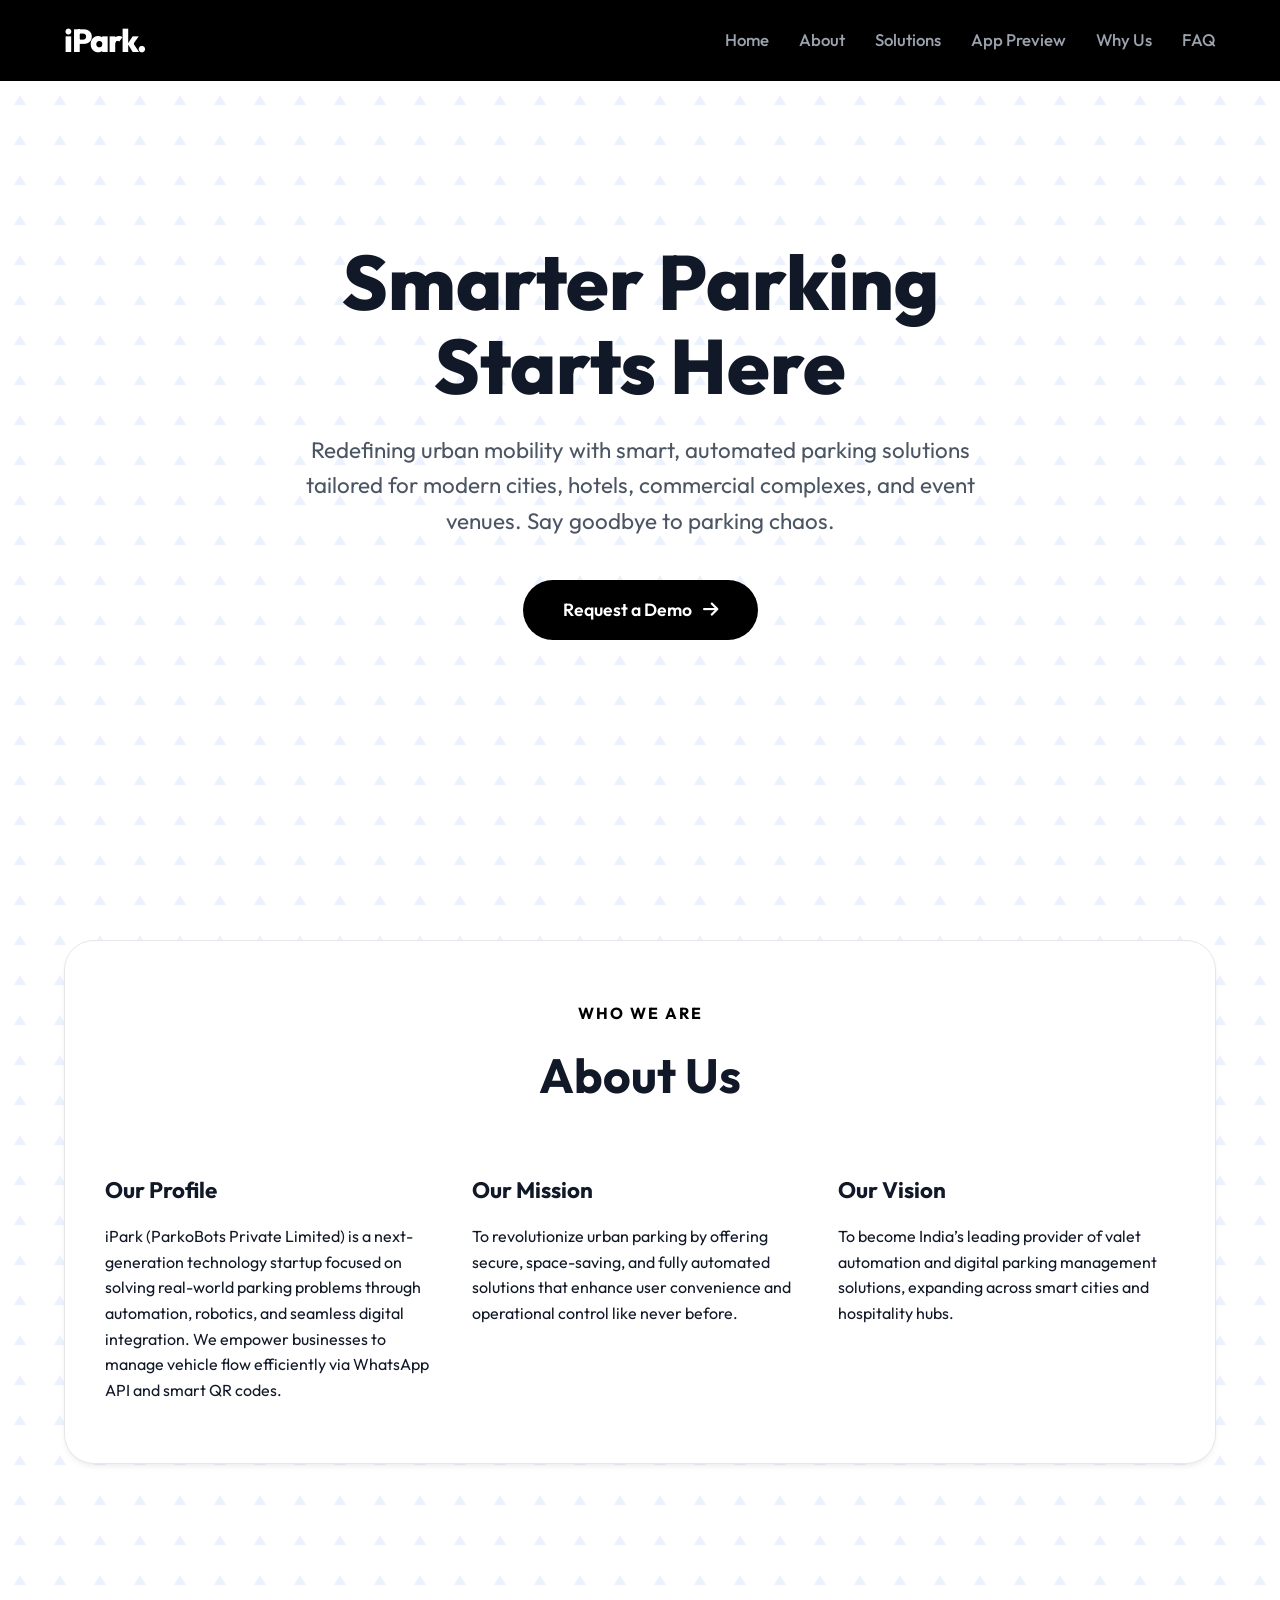
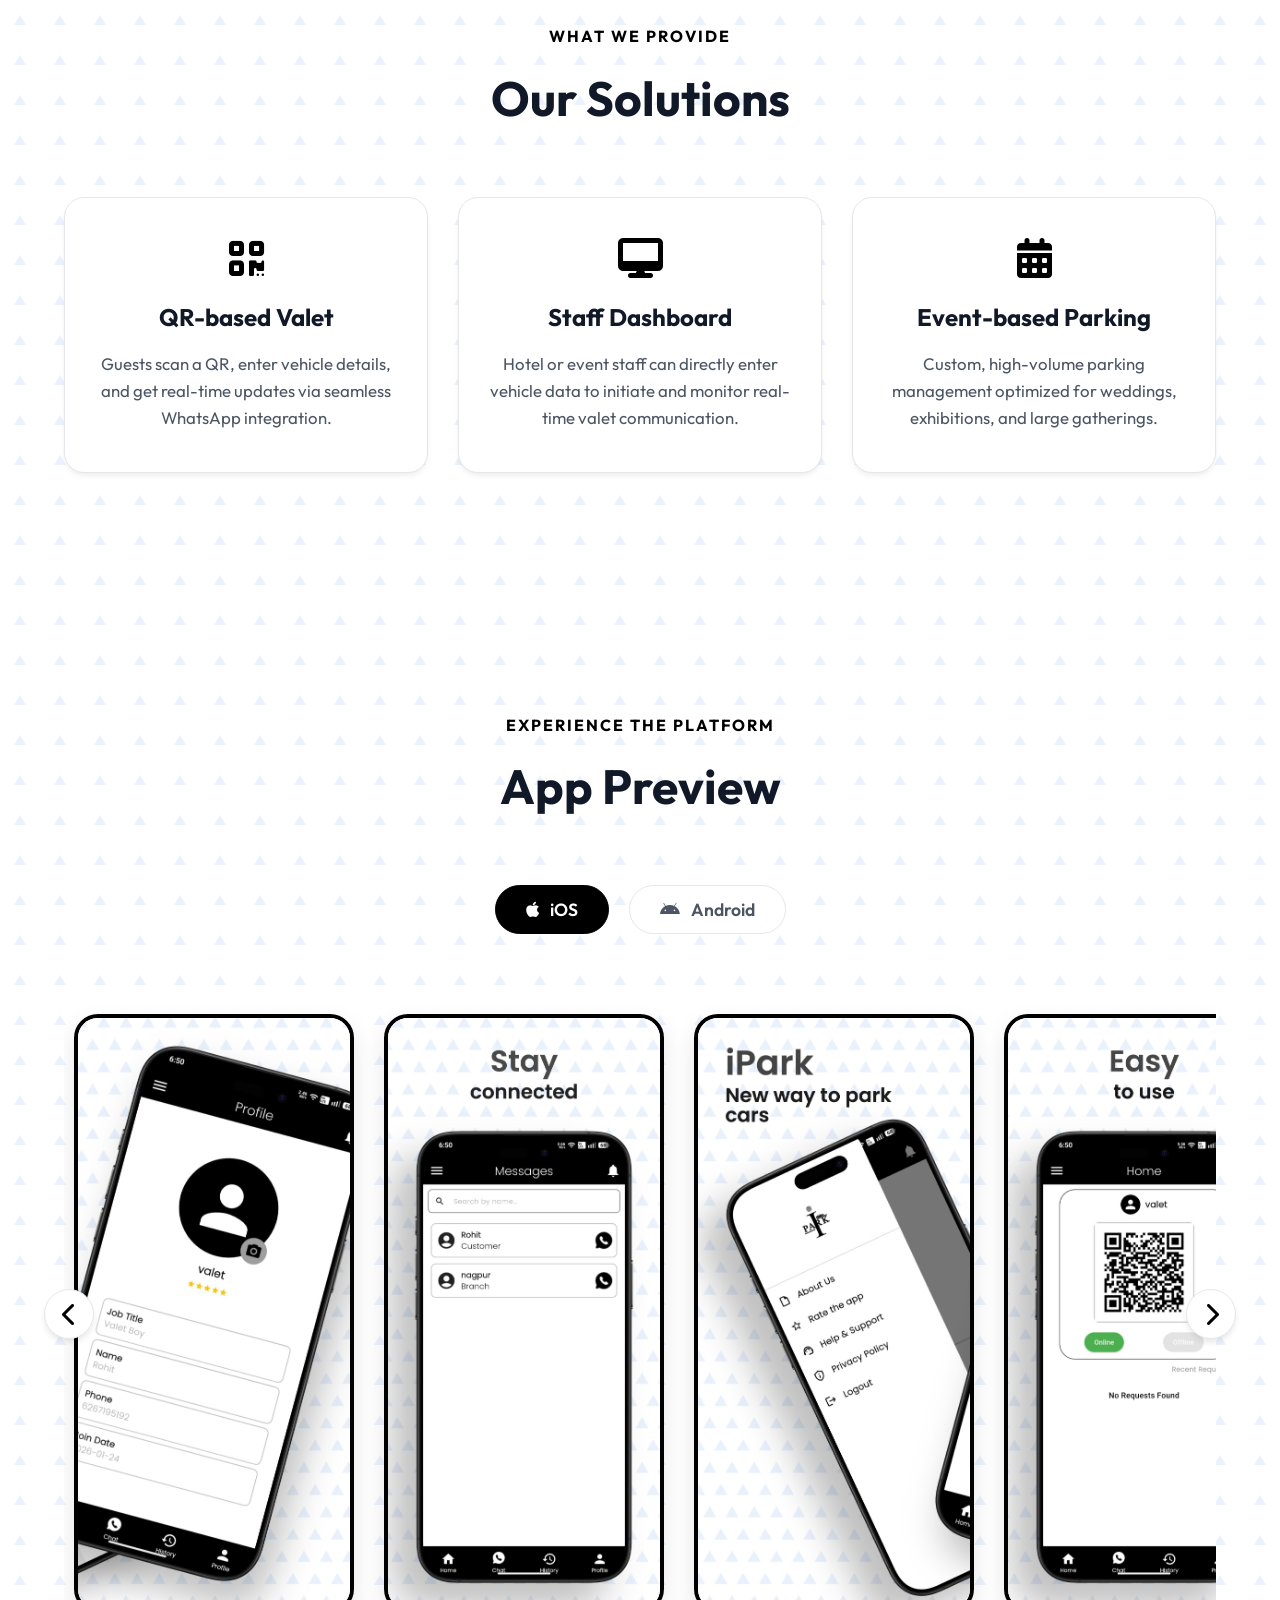
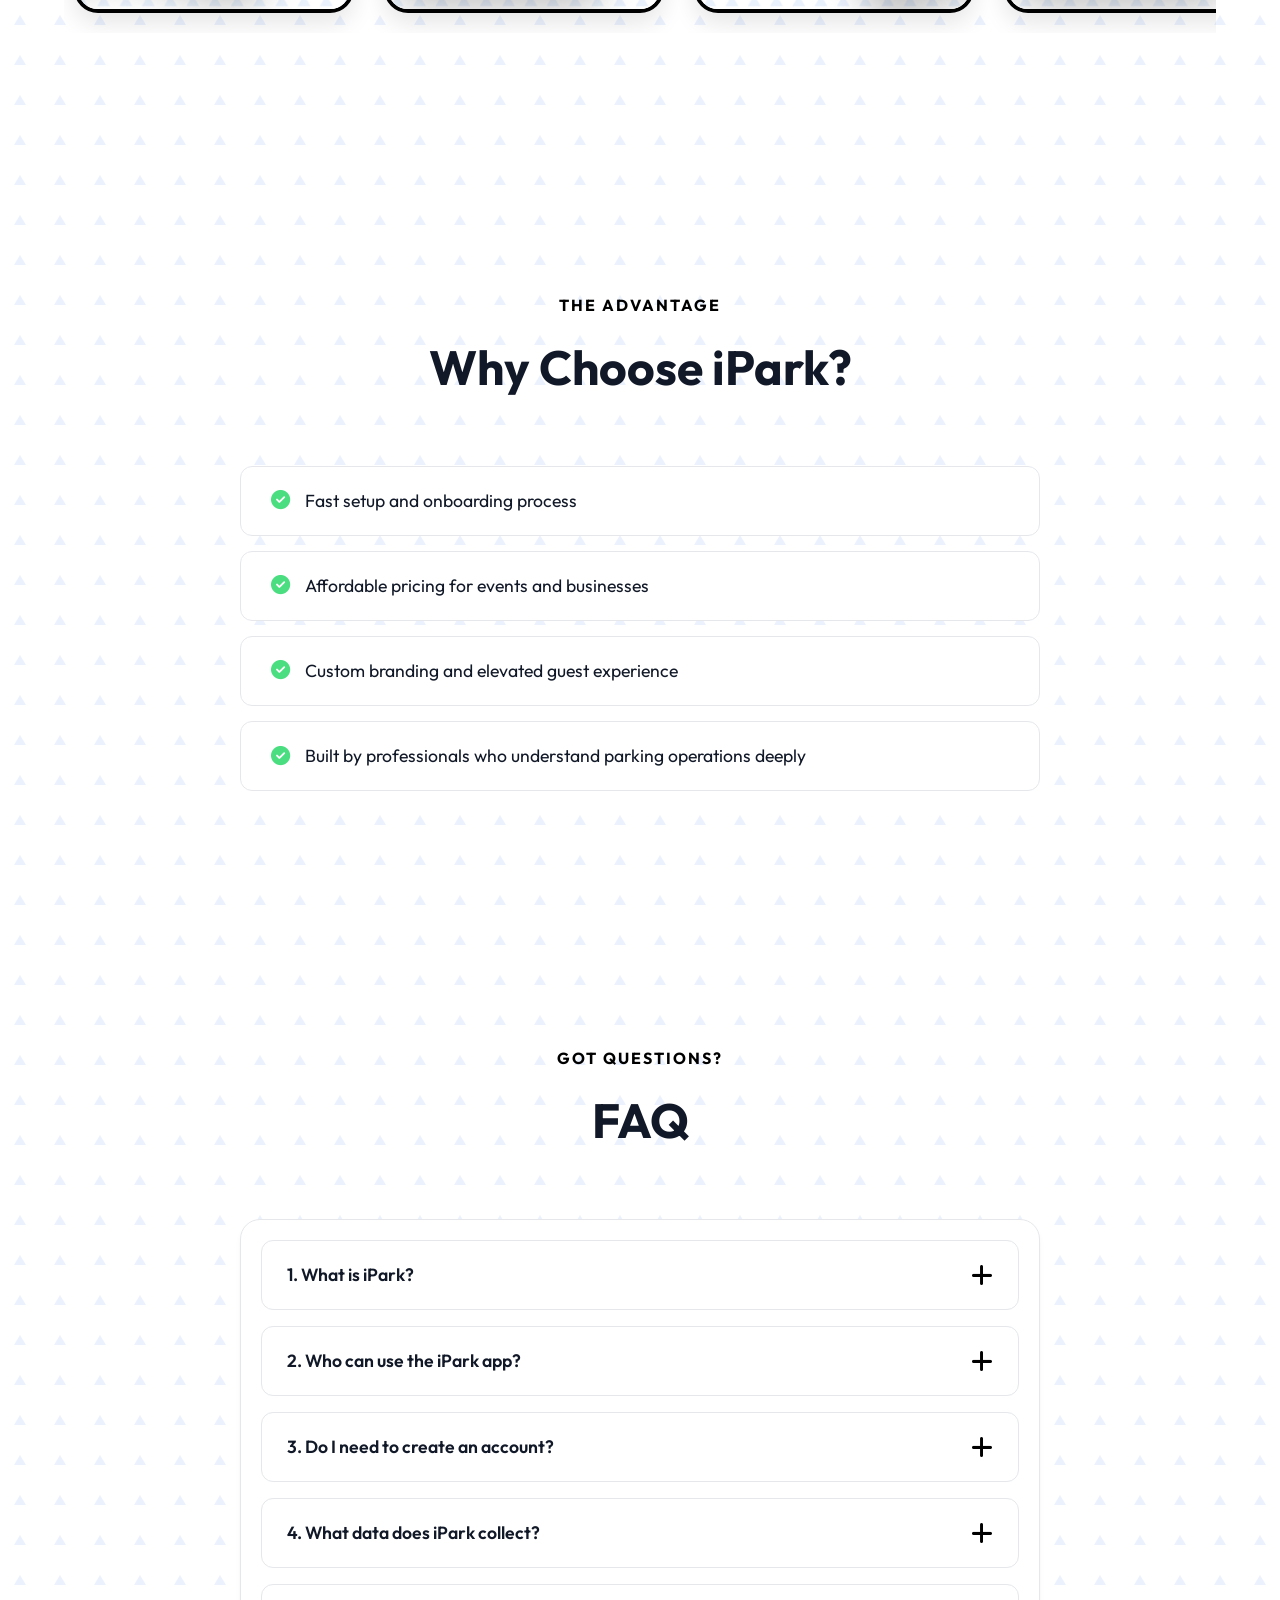
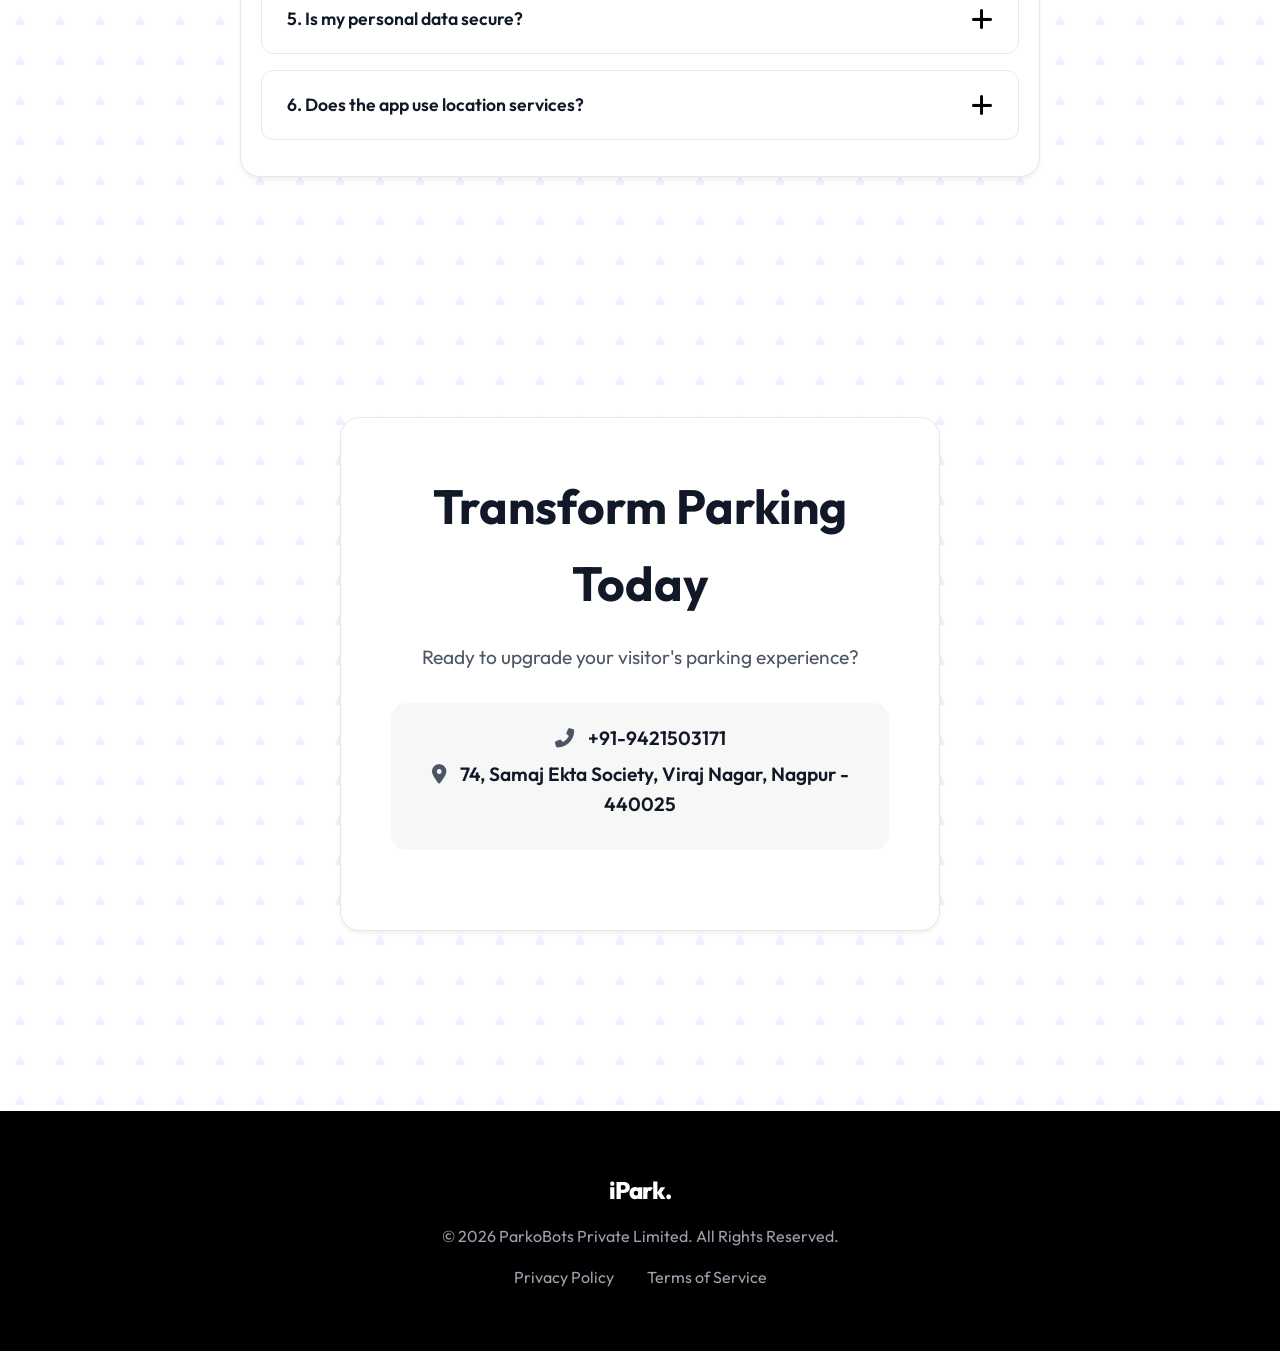
==== commit 39714722: "theme" ====
--- a/index.html
+++ b/index.html
@@ -10,12 +10,11 @@
 </head>
 
 <body>
-    <div class="blob blob-1"></div>
-    <div class="blob blob-2"></div>
+
 
     <header id="header">
         <div class="container">
-            <a href="#" class="logo">iPark<span style="color:#3b82f6">.</span></a>
+            <a href="#" class="logo">iPark.</a>
             <nav>
                 <ul>
                     <li><a href="#home">Home</a></li>
@@ -31,9 +30,7 @@
 
     <section id="home" class="hero">
         <div class="container">
-            <h1>Smarter Parking<br><span
-                    style="background:var(--accent-gradient);-webkit-background-clip:text;-webkit-text-fill-color:transparent;">Starts
-                    Here</span></h1>
+            <h1>Smarter Parking<br><span>Starts Here</span></h1>
             <p>Redefining urban mobility with smart, automated parking solutions tailored for modern cities, hotels,
                 commercial complexes, and event venues. Say goodbye to parking chaos.</p>
             <a href="#contact" class="btn-primary">Request a Demo <i class="fas fa-arrow-right"
@@ -49,21 +46,21 @@
         </div>
         <div class="grid-3">
             <div>
-                <h3 style="color:#3b82f6; margin-bottom:15px; font-size:1.4rem;">Our Profile</h3>
-                <p style="color:var(--text-secondary);">iPark (ParkoBots Private Limited) is a next-generation
+                <h3 style="margin-bottom:15px; font-size:1.4rem;">Our Profile</h3>
+                <p>iPark (ParkoBots Private Limited) is a next-generation
                     technology startup focused on solving real-world parking problems through automation, robotics, and
                     seamless digital integration. We empower businesses to manage vehicle flow efficiently via WhatsApp
                     API and smart QR codes.</p>
             </div>
             <div>
-                <h3 style="color:#8b5cf6; margin-bottom:15px; font-size:1.4rem;">Our Mission</h3>
-                <p style="color:var(--text-secondary);">To revolutionize urban parking by offering secure, space-saving,
+                <h3 style="margin-bottom:15px; font-size:1.4rem;">Our Mission</h3>
+                <p>To revolutionize urban parking by offering secure, space-saving,
                     and fully automated solutions that enhance user convenience and operational control like never
                     before.</p>
             </div>
             <div>
-                <h3 style="color:#10b981; margin-bottom:15px; font-size:1.4rem;">Our Vision</h3>
-                <p style="color:var(--text-secondary);">To become India’s leading provider of valet automation and
+                <h3 style="margin-bottom:15px; font-size:1.4rem;">Our Vision</h3>
+                <p>To become India’s leading provider of valet automation and
                     digital parking management solutions, expanding across smart cities and hospitality hubs.</p>
             </div>
         </div>
@@ -227,12 +224,12 @@
             <div class="glass contact-box" style="padding: 50px;">
                 <h2 class="section-title" style="margin-bottom: 20px;">Transform Parking Today</h2>
                 <p>Ready to upgrade your visitor's parking experience?</p>
-                <div style="margin: 30px 0; background: rgba(255,255,255,0.05); padding: 20px; border-radius: 15px;">
-                    <p style="margin-bottom: 5px;"><i class="fas fa-phone-alt"
-                            style="color:var(--accent-blue); margin-right: 10px;"></i> <span
+                <div style="margin: 30px 0; background: rgba(0,0,0,0.03); padding: 20px; border-radius: 15px;">
+                    <p style="margin-bottom: 5px;"><i class="fas fa-phone-alt" style="margin-right: 10px;"></i> <span
                             class="highlight">+91-9421503171</span></p>
-                    <p><i class="fas fa-map-marker-alt" style="color:var(--accent-purple); margin-right: 10px;"></i>
-                        <span class="highlight">74, Samaj Ekta Society, Viraj Nagar, Nagpur - 440025</span></p>
+                    <p><i class="fas fa-map-marker-alt" style="margin-right: 10px;"></i>
+                        <span class="highlight">74, Samaj Ekta Society, Viraj Nagar, Nagpur - 440025</span>
+                    </p>
                 </div>
             </div>
         </div>
@@ -287,10 +284,8 @@
         window.addEventListener('scroll', () => {
             const header = document.getElementById('header');
             if (window.scrollY > 50) {
-                header.style.background = 'rgba(2, 6, 23, 0.9)';
-                header.style.boxShadow = '0 10px 30px rgba(0,0,0,0.5)';
+                header.style.boxShadow = '0 10px 30px rgba(0,0,0,0.1)';
             } else {
-                header.style.background = 'rgba(2, 6, 23, 0.7)';
                 header.style.boxShadow = 'none';
             }
         });
--- a/styles.css
+++ b/styles.css
@@ -1,17 +1,18 @@
 @import url('https://fonts.googleapis.com/css2?family=Outfit:wght@300;400;500;600;700;800&display=swap');
 
 :root {
-    --bg-dark: #0f172a;
-    --bg-darker: #020617;
-    --text-primary: #f8fafc;
-    --text-secondary: #94a3b8;
-    --accent-blue: #3b82f6;
-    --accent-purple: #8b5cf6;
-    --accent-gradient: linear-gradient(135deg, var(--accent-blue), var(--accent-purple));
-    --glass-bg: rgba(255, 255, 255, 0.03);
-    --glass-border: rgba(255, 255, 255, 0.08);
-    --glass-shadow: 0 8px 32px 0 rgba(0, 0, 0, 0.37);
-    --transition-smooth: all 0.3s cubic-bezier(0.4, 0, 0.2, 1);
+    --bg-main: #ffffff;
+    --text-primary: #111827;
+    --text-secondary: #4b5563;
+    --header-bg: #000000;
+    --header-text: #ffffff;
+    --accent-primary: #4ade80;
+    /* match the green online button */
+    --accent-hover: #22c55e;
+    --card-bg: #ffffff;
+    --card-border: #e5e7eb;
+    --card-shadow: 0 4px 6px -1px rgba(0, 0, 0, 0.05), 0 2px 4px -1px rgba(0, 0, 0, 0.03);
+    --transition-smooth: all 0.3s ease;
 }
 
 * {
@@ -22,52 +23,18 @@
 
 body {
     font-family: 'Outfit', -apple-system, sans-serif;
-    background-color: var(--bg-darker);
+    background-color: var(--bg-main);
+    /* Subtle blue triangle pattern as seen in screenshot */
+    background-image: url('data:image/svg+xml;utf8,<svg width="40" height="40" viewBox="0 0 40 40" xmlns="http://www.w3.org/2000/svg"><path d="M20 15 L26 25 L14 25 Z" fill="rgba(59, 130, 246, 0.1)"/></svg>');
     color: var(--text-primary);
     line-height: 1.6;
     overflow-x: hidden;
     scroll-behavior: smooth;
 }
 
-/* Background Effects */
+/* Hide blobs if they're left in HTML */
 .blob {
-    position: fixed;
-    border-radius: 50%;
-    filter: blur(100px);
-    z-index: -1;
-    opacity: 0.4;
-    animation: float 20s infinite ease-in-out alternate;
-}
-
-.blob-1 {
-    top: -10%;
-    left: -10%;
-    width: 50vw;
-    height: 50vw;
-    background: rgba(59, 130, 246, 0.3);
-}
-
-.blob-2 {
-    bottom: -10%;
-    right: -10%;
-    width: 60vw;
-    height: 60vw;
-    background: rgba(139, 92, 246, 0.3);
-    animation-delay: -5s;
-}
-
-@keyframes float {
-    0% {
-        transform: translate(0, 0) scale(1);
-    }
-
-    50% {
-        transform: translate(5%, 10%) scale(1.1);
-    }
-
-    100% {
-        transform: translate(-5%, -5%) scale(0.9);
-    }
+    display: none;
 }
 
 .container {
@@ -77,14 +44,12 @@
     padding: 20px 0;
 }
 
-/* Glassmorphism Utilities */
+/* Clean Cards instead of Glassmorphism */
 .glass {
-    background: var(--glass-bg);
-    backdrop-filter: blur(16px);
-    -webkit-backdrop-filter: blur(16px);
-    border: 1px solid var(--glass-border);
+    background: var(--card-bg);
+    border: 1px solid var(--card-border);
     border-radius: 20px;
-    box-shadow: var(--glass-shadow);
+    box-shadow: var(--card-shadow);
 }
 
 /* Header & Nav */
@@ -95,9 +60,8 @@
     z-index: 1000;
     padding: 15px 0;
     transition: var(--transition-smooth);
-    background: rgba(2, 6, 23, 0.7);
-    backdrop-filter: blur(20px);
-    border-bottom: 1px solid var(--glass-border);
+    background: var(--header-bg);
+    color: var(--header-text);
 }
 
 header .container {
@@ -110,9 +74,7 @@
 .logo {
     font-size: 2rem;
     font-weight: 800;
-    background: var(--accent-gradient);
-    -webkit-background-clip: text;
-    -webkit-text-fill-color: transparent;
+    color: var(--header-text);
     text-decoration: none;
     letter-spacing: -1px;
 }
@@ -124,7 +86,7 @@
 }
 
 nav a {
-    color: var(--text-secondary);
+    color: #9ca3af;
     text-decoration: none;
     font-weight: 500;
     font-size: 1.05rem;
@@ -134,23 +96,7 @@
 
 nav a:hover,
 nav a.active {
-    color: var(--text-primary);
-}
-
-nav a::after {
-    content: '';
-    position: absolute;
-    width: 0;
-    height: 2px;
-    bottom: -5px;
-    left: 0;
-    background: var(--accent-gradient);
-    transition: var(--transition-smooth);
-}
-
-nav a:hover::after,
-nav a.active::after {
-    width: 100%;
+    color: var(--header-text);
 }
 
 /* Hero Section */
@@ -169,9 +115,7 @@
     font-weight: 800;
     line-height: 1.1;
     margin-bottom: 24px;
-    background: linear-gradient(to right, #fff, #94a3b8);
-    -webkit-background-clip: text;
-    -webkit-text-fill-color: transparent;
+    color: var(--text-primary);
 }
 
 .hero p {
@@ -183,7 +127,7 @@
 
 .btn-primary {
     display: inline-block;
-    background: var(--accent-gradient);
+    background: var(--header-bg);
     color: white;
     padding: 16px 40px;
     border-radius: 50px;
@@ -193,12 +137,11 @@
     transition: var(--transition-smooth);
     border: none;
     cursor: pointer;
-    box-shadow: 0 10px 25px -5px rgba(59, 130, 246, 0.5);
 }
 
 .btn-primary:hover {
-    transform: translateY(-3px) scale(1.02);
-    box-shadow: 0 15px 35px -5px rgba(139, 92, 246, 0.6);
+    transform: translateY(-3px);
+    box-shadow: 0 10px 20px -5px rgba(0, 0, 0, 0.2);
 }
 
 /* Sections General */
@@ -216,16 +159,15 @@
     font-size: 3rem;
     font-weight: 700;
     margin-bottom: 16px;
-    position: relative;
-    display: inline-block;
+    color: var(--text-primary);
 }
 
 .section-subtitle {
-    color: var(--accent-blue);
-    font-weight: 600;
+    color: var(--header-bg);
+    font-weight: 700;
     text-transform: uppercase;
     letter-spacing: 2px;
-    font-size: 0.9rem;
+    font-size: 1rem;
     display: block;
     margin-bottom: 10px;
 }
@@ -240,43 +182,27 @@
 .card {
     padding: 40px 30px;
     transition: var(--transition-smooth);
-    position: relative;
-    overflow: hidden;
-}
-
-.card::before {
-    content: '';
-    position: absolute;
-    top: 0;
-    left: 0;
-    width: 100%;
-    height: 100%;
-    background: radial-gradient(circle at top right, rgba(255, 255, 255, 0.1), transparent 50%);
-    opacity: 0;
-    transition: var(--transition-smooth);
+    background: var(--card-bg);
+    border: 1px solid var(--card-border);
+    border-radius: 20px;
+    text-align: center;
 }
 
 .card:hover {
     transform: translateY(-10px);
-    border-color: rgba(255, 255, 255, 0.2);
-}
-
-.card:hover::before {
-    opacity: 1;
+    box-shadow: 0 20px 25px -5px rgba(0, 0, 0, 0.1), 0 10px 10px -5px rgba(0, 0, 0, 0.04);
 }
 
 .card-icon {
     font-size: 2.5rem;
     margin-bottom: 20px;
-    background: var(--accent-gradient);
-    -webkit-background-clip: text;
-    -webkit-text-fill-color: transparent;
+    color: var(--header-bg);
 }
 
 .card h3 {
     font-size: 1.5rem;
     margin-bottom: 15px;
-    color: #fff;
+    color: var(--text-primary);
 }
 
 .card p {
@@ -297,8 +223,8 @@
 }
 
 .tab-btn {
-    background: var(--glass-bg);
-    border: 1px solid var(--glass-border);
+    background: var(--card-bg);
+    border: 1px solid var(--card-border);
     color: var(--text-secondary);
     padding: 12px 30px;
     border-radius: 30px;
@@ -311,9 +237,9 @@
 
 .tab-btn.active,
 .tab-btn:hover {
-    background: rgba(255, 255, 255, 0.1);
+    background: var(--header-bg);
     color: #fff;
-    border-color: rgba(255, 255, 255, 0.3);
+    border-color: var(--header-bg);
 }
 
 .carousel-container {
@@ -364,26 +290,13 @@
     border-radius: 24px;
     overflow: hidden;
     position: relative;
-    box-shadow: 0 20px 40px rgba(0, 0, 0, 0.4);
-    transition: var(--transition-smooth);
-    border: 4px solid #1e293b;
-}
-
-.screenshot::after {
-    content: '';
-    position: absolute;
-    top: 0;
-    left: 0;
-    right: 0;
-    bottom: 0;
-    box-shadow: inset 0 0 0 1px rgba(255, 255, 255, 0.2);
-    border-radius: 20px;
-    pointer-events: none;
+    box-shadow: 0 10px 25px rgba(0, 0, 0, 0.1);
+    transition: var(--transition-smooth);
+    border: 4px solid var(--header-bg);
 }
 
 .screenshot:hover {
     transform: scale(1.05) translateY(-10px);
-    border-color: var(--accent-blue);
 }
 
 .screenshot img {
@@ -399,9 +312,9 @@
     width: 50px;
     height: 50px;
     border-radius: 50%;
-    background: rgba(15, 23, 42, 0.8);
-    border: 1px solid var(--glass-border);
-    color: white;
+    background: var(--card-bg);
+    border: 1px solid var(--card-border);
+    color: var(--header-bg);
     font-size: 1.5rem;
     cursor: pointer;
     z-index: 10;
@@ -409,12 +322,12 @@
     display: flex;
     align-items: center;
     justify-content: center;
-    backdrop-filter: blur(8px);
+    box-shadow: 0 4px 6px -1px rgba(0, 0, 0, 0.1);
 }
 
 .scroll-btn:hover {
-    background: var(--accent-gradient);
-    border-color: transparent;
+    background: var(--header-bg);
+    color: #fff;
     transform: translateY(-50%) scale(1.1);
 }
 
@@ -432,25 +345,26 @@
 }
 
 .features-list li {
-    background: linear-gradient(90deg, var(--glass-bg), transparent);
+    background: var(--card-bg);
     padding: 20px 30px;
     margin-bottom: 15px;
     border-radius: 12px;
-    border-left: 4px solid var(--accent-purple);
+    border: 1px solid var(--card-border);
     font-size: 1.1rem;
     display: flex;
     align-items: center;
     gap: 15px;
     transition: var(--transition-smooth);
+    color: var(--text-primary);
 }
 
 .features-list li:hover {
     transform: translateX(10px);
-    background: linear-gradient(90deg, rgba(255, 255, 255, 0.05), transparent);
+    box-shadow: 0 4px 6px -1px rgba(0, 0, 0, 0.05);
 }
 
 .features-list li i {
-    color: var(--accent-blue);
+    color: var(--accent-primary);
     font-size: 1.2rem;
 }
 
@@ -464,6 +378,8 @@
     margin-bottom: 16px;
     border-radius: 12px;
     overflow: hidden;
+    border: 1px solid var(--card-border);
+    background: var(--card-bg);
 }
 
 .faq-question {
@@ -475,15 +391,16 @@
     font-weight: 600;
     font-size: 1.1rem;
     transition: var(--transition-smooth);
+    color: var(--text-primary);
 }
 
 .faq-question:hover {
-    background: rgba(255, 255, 255, 0.05);
+    background: #f9fafb;
 }
 
 .faq-icon {
     font-size: 1.5rem;
-    color: var(--accent-purple);
+    color: var(--header-bg);
     transition: transform 0.3s;
 }
 
@@ -508,8 +425,9 @@
 }
 
 .faq-answer-inner a {
-    color: var(--accent-blue);
+    color: var(--header-bg);
     text-decoration: none;
+    font-weight: 500;
 }
 
 .faq-answer-inner a:hover {
@@ -526,27 +444,29 @@
 .contact-box p {
     font-size: 1.2rem;
     margin-bottom: 10px;
+    color: var(--text-secondary);
 }
 
 .contact-box .highlight {
-    color: #fff;
+    color: var(--text-primary);
     font-weight: 600;
 }
 
 footer {
     padding: 40px 0;
     text-align: center;
-    border-top: 1px solid var(--glass-border);
+    background: var(--header-bg);
+    color: var(--header-text);
     margin-top: 60px;
 }
 
 footer p {
-    color: var(--text-secondary);
+    color: #9ca3af;
     margin-bottom: 15px;
 }
 
 .footer-links a {
-    color: var(--text-secondary);
+    color: #9ca3af;
     text-decoration: none;
     margin: 0 15px;
     transition: color 0.3s;
@@ -562,7 +482,6 @@
         display: none;
     }
 
-    /* Could add a hamburger menu */
     .hero h1 {
         font-size: 2.5rem;
     }
